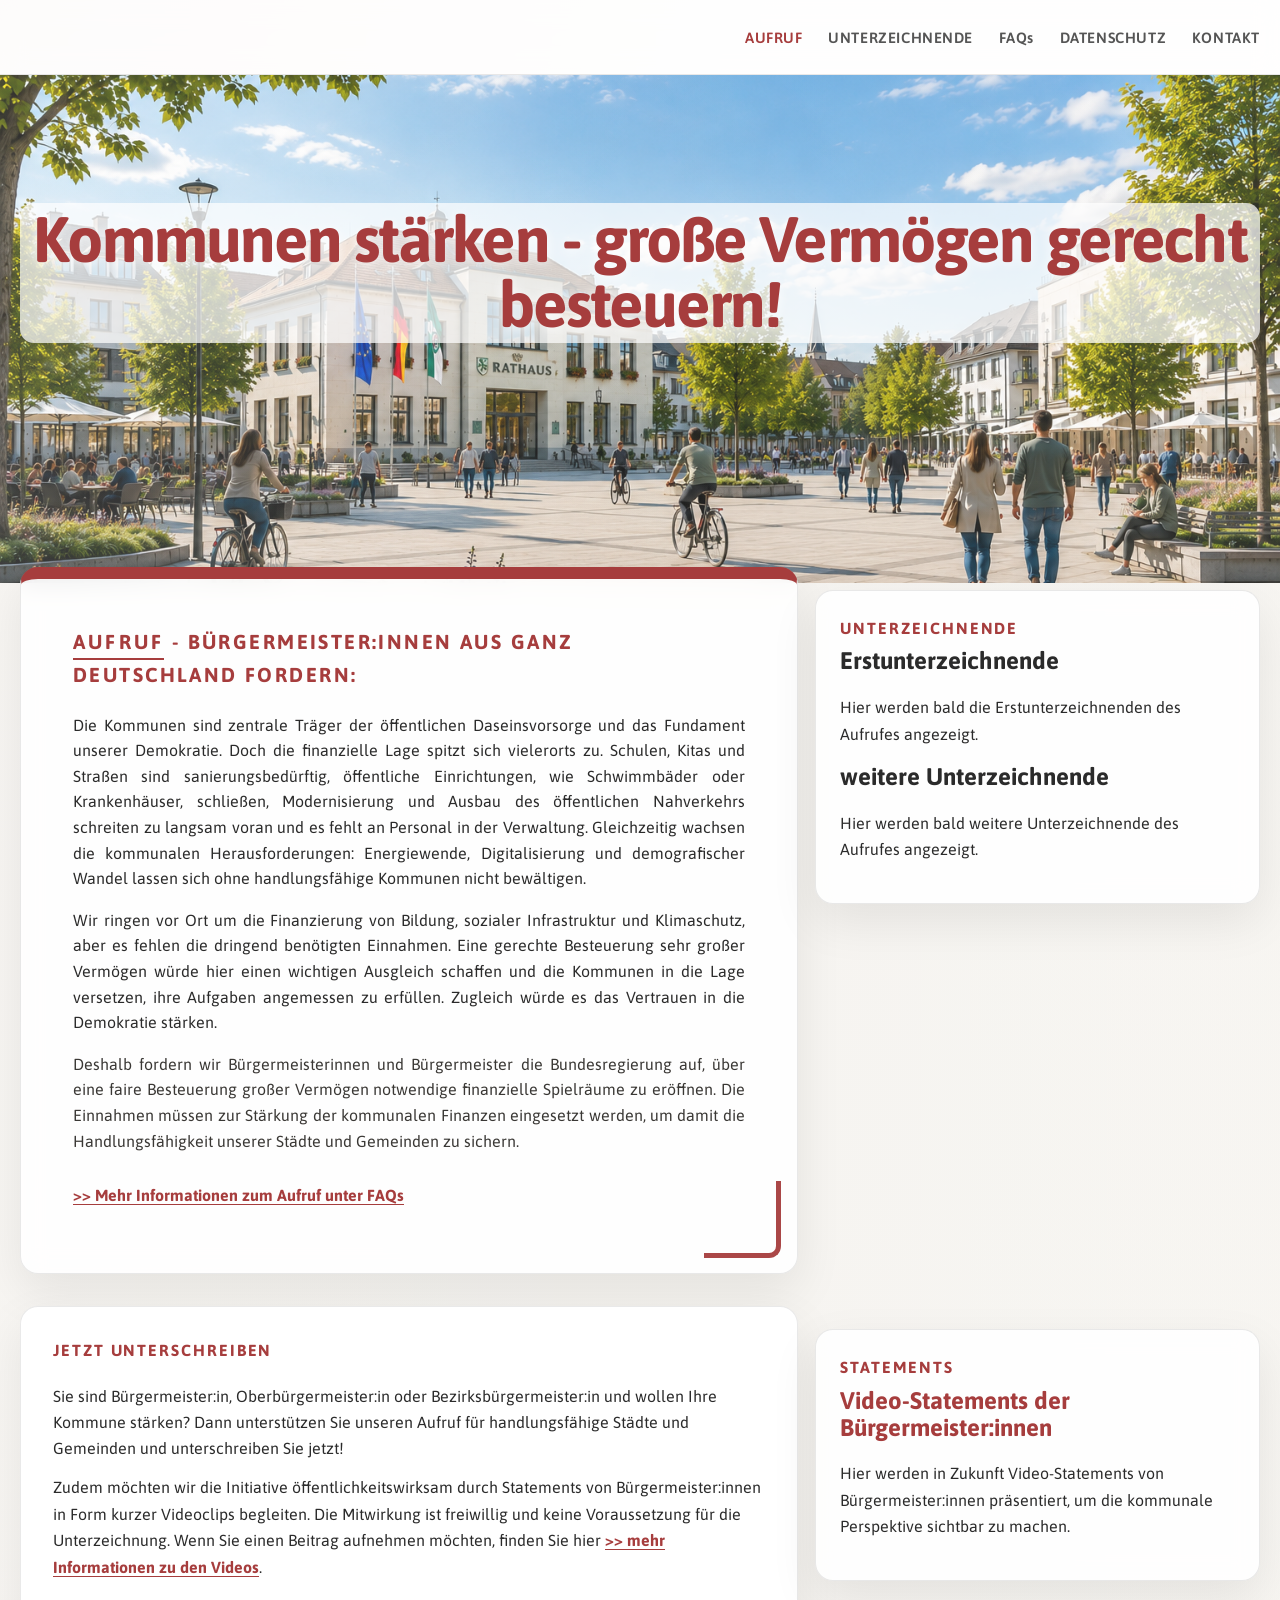
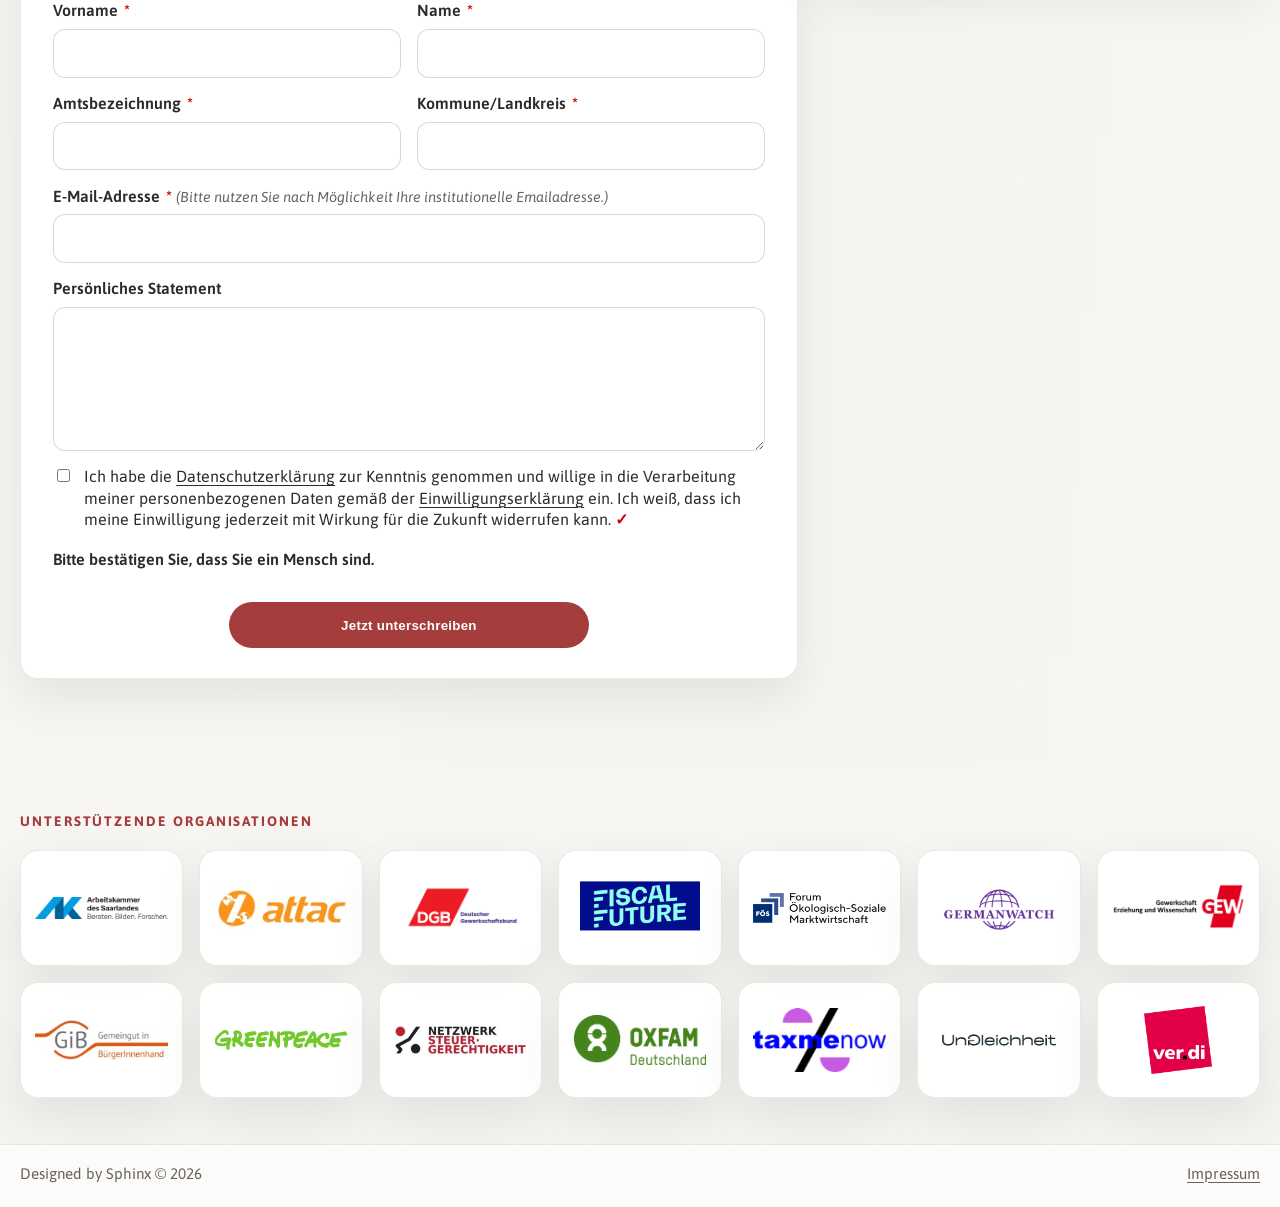
==== index.html @ 5423e7fa "Update site form and thank-you page" ====
﻿<!doctype html>
<html lang="de">
<head>
  <meta charset="utf-8">
  <meta name="viewport" content="width=device-width, initial-scale=1">
  <title>Kommunen stärken - Für starke Kommunen</title>
  <meta name="description" content="Lokale Reproduktion von Kommunen stärken mit den überarbeiteten Texten aus der PDF und den verlinkten Unterseiten.">
  <link rel="preconnect" href="https://fonts.googleapis.com">
  <link rel="preconnect" href="https://fonts.gstatic.com" crossorigin>
  <link href="https://fonts.googleapis.com/css2?family=Asap:wght@300;400;500;600;700&display=swap" rel="stylesheet">
  <link rel="stylesheet" href="./style.css?v=20260802">
  <script src="https://js.hcaptcha.com/1/api.js" async defer></script>
  <script defer src="./script.js?v=20260733"></script>
</head>
<body class="home">
  <header class="site-header">
    <div class="container header-inner">
      <button class="nav-toggle" type="button" aria-expanded="false" aria-controls="site-nav">
        <span class="sr-only">Navigation umschalten</span>
        <span></span><span></span><span></span>
      </button>
      <nav id="site-nav" class="site-nav" aria-label="Hauptnavigation">
        <a class="active" href="./">Aufruf</a>
        <a href="./unterstuetzer-unterstuetzerinnen-unterschriften/">Unterzeichnende</a>
        <a class="faq-link" href="./faqs/">FAQs</a>
        <a href="./datenschutz/">Datenschutz</a>
        <a href="./kontakt/">Kontakt</a>
      </nav>
    </div>
  </header>

  <main>
    <section class="hero">
      <div class="container hero-stage" style="padding-top:8rem;padding-bottom:5.5rem;">
        <div class="hero-title">
          <h1>Kommunen stärken - große Vermögen gerecht besteuern!</h1>
        </div>
        <div class="hero-grid hero-grid-home" style="margin-top:14rem;">
          <div class="hero-copy" style="margin-top:0;">
            <p class="panel-label"><span class="panel-label-aufruf">Aufruf</span> - Bürgermeister:innen aus ganz Deutschland fordern:</p>
            <p>
              Die Kommunen sind zentrale Träger der öffentlichen Daseinsvorsorge und das Fundament unserer
              Demokratie. Doch die finanzielle Lage spitzt sich vielerorts zu. Schulen, Kitas und Straßen sind
              sanierungsbedürftig, öffentliche Einrichtungen, wie Schwimmbäder oder
              Krankenhäuser, schließen, Modernisierung und Ausbau des öffentlichen Nahverkehrs schreiten zu
              langsam voran und es fehlt an Personal in der Verwaltung. Gleichzeitig wachsen die kommunalen
              Herausforderungen: Energiewende, Digitalisierung und demografischer Wandel lassen sich ohne
              handlungsfähige Kommunen nicht bewältigen.
            </p>
            <p>
              Wir ringen vor Ort um die Finanzierung von Bildung, sozialer Infrastruktur und Klimaschutz, aber es
              fehlen die dringend benötigten Einnahmen. Eine gerechte Besteuerung sehr großer Vermögen
              würde hier einen wichtigen Ausgleich schaffen und die Kommunen in die Lage versetzen, ihre
              Aufgaben angemessen zu erfüllen. Zugleich würde es das Vertrauen in die Demokratie stärken.
            </p>
            <p class="lead">
              Deshalb fordern wir Bürgermeisterinnen und Bürgermeister die Bundesregierung auf, über eine
              faire Besteuerung großer Vermögen notwendige finanzielle Spielräume zu eröffnen. Die
              Einnahmen müssen zur Stärkung der kommunalen Finanzen eingesetzt werden, um damit die
              Handlungsfähigkeit unserer Städte und Gemeinden zu sichern.
            </p>
            <p>
              <a class="inline-link" href="./faqs/">&gt;&gt; Mehr Informationen zum Aufruf unter FAQs</a>
            </p>
          </div>
          <aside class="hero-panel" style="margin-top:1.4rem;">
            <p class="panel-label">Unterzeichnende</p>
            <h2>Erstunterzeichnende</h2>
            <p>Hier werden bald die Erstunterzeichnenden des Aufrufes angezeigt.</p>
            <h2>weitere Unterzeichnende</h2>
            <p>Hier werden bald weitere Unterzeichnende des Aufrufes angezeigt.</p>
          </aside>
          <form
            class="signature-form hero-contact-form custom-signature-form"
            id="custom-signature-form"
            action="https://submit.jotform.com/submit/262112882652052"
            method="POST"
            target="jotform-submit-frame"
            accept-charset="utf-8"
          >
            <div class="form-intro">
              <p class="panel-label">Jetzt unterschreiben</p>
              <p class="form-intro-copy">
                Sie sind Bürgermeister:in, Oberbürgermeister:in oder Bezirksbürgermeister:in und wollen Ihre Kommune stärken? Dann unterstützen Sie unseren Aufruf für handlungsfähige Städte und Gemeinden und unterschreiben Sie jetzt!
              </p>
              <p class="form-video-note">
                Zudem möchten wir die Initiative öffentlichkeitswirksam durch Statements von Bürgermeister:innen in Form kurzer Videoclips begleiten. Die Mitwirkung ist freiwillig und keine Voraussetzung für die Unterzeichnung. Wenn Sie einen Beitrag aufnehmen möchten, finden Sie hier
                <a
                  class="inline-link video-info-trigger"
                  href="#video-info-modal"
                  data-modal-open="video-info-modal"
                  aria-haspopup="dialog"
                  aria-controls="video-info-modal"
                ><strong>&gt;&gt; mehr Informationen zu den Videos</strong></a>.
              </p>
            </div>

            <input type="hidden" name="formID" value="262112882652052">
            <input type="hidden" name="JWTContainer" id="jotform-jwt-container" value="">
            <input type="hidden" name="cardinalOrderNumber" id="jotform-cardinal-order-number" value="">
            <input type="hidden" name="jsExecutionTracker" value="build-date-1785599306585">
            <input type="hidden" name="submitSource" value="unknown">
            <input type="hidden" name="submitDate" id="jotform-submit-date" value="">
            <input type="hidden" name="buildDate" value="1785599306585">
            <input type="hidden" name="uploadServerUrl" value="https://upload.jotform.com/upload">
            <input type="hidden" name="eventObserver" value="1">
            <input type="hidden" name="simple_spc" value="262112882652052-262112882652052">
            <input type="hidden" name="website" value="">
            <input type="hidden" name="q13_typeA" id="jotform-consent-value" value="">
            <input type="hidden" name="q24_verifizierungsstatus" value="">
            <input type="hidden" name="hcaptcha_visible" id="jotform-hcaptcha-visible" value="">

            <div class="form-grid">
              <div class="field">
                <label for="signature-first">Vorname <span class="required-star" aria-hidden="true">*</span></label>
                <input id="signature-first" name="q2_q2_fullname0[first]" type="text" autocomplete="given-name" required>
              </div>
              <div class="field">
                <label for="signature-last">Name <span class="required-star" aria-hidden="true">*</span></label>
                <input id="signature-last" name="q2_q2_fullname0[last]" type="text" autocomplete="family-name" required>
              </div>
              <div class="field">
                <label for="signature-office">Amtsbezeichnung <span class="required-star" aria-hidden="true">*</span></label>
                <input id="signature-office" name="q20_amtsbezeichnung" type="text" autocomplete="organization-title" required>
              </div>
              <div class="field">
                <label for="signature-municipality">Kommune/Landkreis <span class="required-star" aria-hidden="true">*</span></label>
                <input id="signature-municipality" name="q21_kommunelandkreis" type="text" autocomplete="address-level2" required>
              </div>
              <div class="field field-full">
                <label for="signature-email">E-Mail-Adresse <span class="required-star" aria-hidden="true">*</span> <span class="email-hint">(Bitte nutzen Sie nach Möglichkeit Ihre institutionelle Emailadresse.)</span></label>
                <input id="signature-email" name="q23_emailadresse" type="email" autocomplete="email" required>
              </div>
              <div class="field field-full">
                <label for="signature-statement">Persönliches Statement</label>
                <textarea id="signature-statement" name="q4_q4_textarea2" rows="6"></textarea>
              </div>
              <div class="field field-full">
                <label class="checkline consent-checkline" for="signature-consent">
                  <input id="signature-consent" type="checkbox" required>
                  <span>
                    Ich habe die <a href="./datenschutz/">Datenschutzerklärung</a> zur Kenntnis genommen und willige in die Verarbeitung meiner personenbezogenen Daten gemäß der <a href="#consent-modal" data-modal-open="consent-modal" aria-haspopup="dialog" aria-controls="consent-modal">Einwilligungserklärung</a> ein. Ich weiß, dass ich meine Einwilligung jederzeit mit Wirkung für die Zukunft widerrufen kann. <span class="consent-checkmark" aria-hidden="true">✓</span>
                  </span>
                </label>
              </div>
              <div class="field field-full captcha-block">
                <p class="captcha-label">Bitte bestätigen Sie, dass Sie ein Mensch sind.</p>
                <div class="h-captcha" data-sitekey="772f4a50-7161-425e-8cd5-4d7e361ab765" data-callback="hcaptchaCallbackCustom" data-expired-callback="hcaptchaExpiredCallbackCustom"></div>
              </div>
            </div>

            <div class="form-actions">
              <button class="btn btn-primary" type="submit">Jetzt unterschreiben</button>
            </div>
          </form>
          <iframe
            id="jotform-submit-frame"
            name="jotform-submit-frame"
            title="Jotform submission frame"
            sandbox="allow-forms allow-popups allow-scripts allow-top-navigation allow-same-origin"
            src="about:blank"
            aria-hidden="true"
            tabindex="-1"
            class="jotform-submit-frame"
          ></iframe>
          <aside class="hero-panel hero-statement-panel" style="margin-top:1.4rem;">
            <p class="panel-label">Statements</p>
            <h2>Video-Statements der Bürgermeister:innen</h2>
            <p>
              Hier werden in Zukunft Video-Statements von Bürgermeister:innen präsentiert, um die kommunale Perspektive sichtbar zu machen.
            </p>
          </aside>
        </div>
      </div>
    </section>

    <section class="section section-logos" aria-label="Unterstützende Organisationen">
      <div class="container">
        <div class="section-heading">
          <p class="eyebrow">Unterstützende Organisationen</p>
        </div>
        <div class="logo-grid">
          <div class="logo-row logo-row-top">
            <div class="logo-card"><img src="./Logos/Arbeitskammer des Saarlandes.jpg" alt="Arbeitskammer des Saarlandes"></div>
            <div class="logo-card"><img src="./Logos/attac.jpg" alt="Attac"></div>
            <div class="logo-card"><img src="./Logos/DGB.png" alt="DGB"></div>
            <div class="logo-card"><img src="./Logos/Fiscal_future.png" alt="Fiscal Future"></div>
            <div class="logo-card"><img src="./Logos/FÖSM.png" alt="Forum Oekologisch-Soziale Marktwirtschaft"></div>
            <div class="logo-card"><img src="./Logos/germanwatch.png" alt="Germanwatch"></div>
            <div class="logo-card"><img src="./Logos/GEW.png" alt="GEW"></div>
          </div>
          <div class="logo-row logo-row-bottom">
            <div class="logo-card"><img src="./Logos/GIB.jpg" alt="Gemeingut in BuergInnenhand"></div>
            <div class="logo-card"><img src="./Logos/greenpeace.png" alt="Greenpeace"></div>
            <div class="logo-card"><img src="./Logos/netzwerk_steuergerechtigkeit.jpg" alt="Netzwerk Steuergerechtigkeit"></div>
            <div class="logo-card"><img src="./Logos/Oxfam.jpg" alt="Oxfam"></div>
            <div class="logo-card"><img src="./Logos/taxmenow.png" alt="taxmenow"></div>
            <div class="logo-card"><img src="./Logos/Ungleichheit.png" alt="Ungleichheit.info"></div>
            <div class="logo-card"><img src="./Logos/ver.di.webp" alt="ver.di"></div>
          </div>
        </div>
      </div>
    </section>

  </main>

  <div class="video-modal" id="video-info-modal" aria-hidden="true">
    <div class="video-modal__backdrop" data-modal-close></div>
    <div class="video-modal__panel" role="dialog" aria-modal="true" aria-labelledby="video-info-intro">
      <button class="video-modal__close" type="button" data-modal-close aria-label="Popup schließen">×</button>
      <p class="eyebrow">Hinweise zum Video-Statement</p>
      <h2 id="video-info-intro">Wir freuen uns über Ihr Interesse, die Initiative mit einem Videostatement zu unterstützen!</h2>
      <p>Die Video-Statements sind ein wichtiger Bestandteil der Kampagne und tragen wesentlich dazu bei, die kommunale Perspektive sichtbar zu machen und den politischen Handlungsdruck zu erhöhen. Die Videostatements werden wir auf der Webseite sowie über Social-Media veröffentlichen.</p>
      <p>Nachfolgend finden Sie alle wichtigen Informationen zur inhaltlichen und technischen Umsetzung.</p>

      <h3>1. Inhaltliche Gestaltung (max. 60 Sekunden)</h3>
      <p>Wir möchten Sie bitten, sich bei Ihrem Statement an folgenden Punkten zu orientieren:</p>
      <ul>
        <li>Kurze Vorstellung (Name, Funktion, Kommune)</li>
        <li>Unterstützung der Initiative „Vermögen besteuern jetzt“</li>
        <li>Kurze Beschreibung der finanziellen Situation Ihrer Kommune</li>
        <li>Konkrete Beispiele (1–3 Projekte), die bei besserer Finanzierung umgesetzt werden könnten</li>
      </ul>
      <p>Hinweis: Ob frei gesprochen oder anhand weniger Stichpunkte – ein persönliches und authentisches Statement vermittelt Ihr Anliegen oft am besten.</p>

      <h3>2. Technische Hinweise zur Aufnahme</h3>
      <ul>
        <li>Gerät: Smartphone (aktuelle Modelle ausreichend)</li>
        <li>Format: Hochformat (vertikal, 9:16)</li>
        <li>Bild: Ruhiger Hintergrund, gute Ausleuchtung (Tageslicht bevorzugt)</li>
        <li>Ton: Möglichst ruhige Umgebung ohne Hintergrundgeräusche</li>
        <li>Position: Kamera auf Augenhöhe, Gesicht gut sichtbar</li>
        <li>Dauer: maximal 60 Sekunden</li>
      </ul>

      <h3>3. Qualitätstipps</h3>
      <ul>
        <li>Blick möglichst direkt in die Kamera</li>
        <li>Klare, verständliche Sprache</li>
        <li>Kurze, prägnante Aussagen</li>
        <li>Wenn möglich: Stativ oder stabile Ablage nutzen</li>
        <li>Kopf und Oberkörper mittig im Bild platzieren, oben und unten etwas Abstand lassen (für spätere Einblendungen und Schnitt)</li>
      </ul>

      <h3>4. Einreichung des Videos</h3>
      <p>Bitte senden Sie das fertige Video über einen der folgenden Wege:</p>
      <ul>
        <li>per E-Mail (falls Dateigröße geeignet)</li>
        <li>über gängige Upload-Dienste (z. B. WeTransfer o. Ä.)</li>
      </ul>
      <p>E-Mail-Adresse: info@kommunen-staerken.de</p>

      <h3>5. Weiterverarbeitung und Nutzung</h3>
      <p>Die eingereichten Videos werden:</p>
      <ul>
        <li>technisch optimiert (Schnitt, Ton, Untertitel)</li>
        <li>für Social Media (insbesondere Hochformat) aufbereitet</li>
        <li>im Rahmen der Kampagne veröffentlicht</li>
        <li>über die Kanäle der beteiligten Organisationen verbreitet</li>
      </ul>
      <p>Mit der Einsendung erklären Sie sich mit der Verwendung im Rahmen der Kampagne einverstanden.</p>

      <h3>6. Unterstützung bei Fragen</h3>
      <p>Bei technischen oder inhaltlichen Fragen stehen wir Ihnen jederzeit gerne zur Verfügung.</p>
      <p>Vielen Dank für Ihre Unterstützung!</p>
    </div>
  </div>

  <div class="video-modal" id="consent-modal" aria-hidden="true">
    <div class="video-modal__backdrop" data-modal-close></div>
    <div class="video-modal__panel" role="dialog" aria-modal="true" aria-labelledby="consent-title">
      <button class="video-modal__close" type="button" data-modal-close aria-label="Popup schließen">×</button>
      <p class="eyebrow">Einwilligungserklärung</p>
      <h2 id="consent-title">Einwilligungserklärung zur Veröffentlichung</h2>
      <p>Ich erkläre mich damit einverstanden, dass meine nachfolgend angegebenen personenbezogenen Daten im Rahmen des Projekts veröffentlicht werden.</p>
      <p>Die Einwilligung umfasst - soweit von mir zur Verfügung gestellt - folgende Daten:</p>
      <ul>
        <li>Name</li>
        <li>Amt (Bürgermeisterin/Bürgermeister)</li>
        <li>Stadt bzw. Gemeinde</li>
        <li>Mein persönliches Statement</li>
        <li>Ggf. ein von mir freiwillig übermitteltes Video</li>
      </ul>
      <p>Mir ist bekannt, dass die Veröffentlichung auf einer öffentlich zugänglichen Internetseite erfolgt und die Inhalte weltweit abrufbar sind. Ebenso ist mir bekannt, dass Suchmaschinen die veröffentlichten Inhalte erfassen und speichern können.</p>
      <p>Ich bestätige, dass ich die übermittelten Inhalte selbst erstellt habe bzw. zur Nutzung berechtigt bin.</p>
      <p>Die Einwilligung erfolgt freiwillig und kann jederzeit mit Wirkung für die Zukunft gegenüber dem Verantwortlichen widerrufen werden. Nach Eingang des Widerrufs werden meine personenbezogenen Daten im Rahmen der technischen und rechtlichen Möglichkeiten unverzüglich von der Website entfernt. Bereits erfolgte Zwischenspeicherungen durch Suchmaschinen oder Internetarchive liegen außerhalb des Einflussbereichs des Verantwortlichen.</p>
    </div>
  </div>

  <footer class="site-footer">
    <div class="container footer-inner">
      <span>Designed by Sphinx © 2026</span>
      <a href="./impressum/">Impressum</a>
    </div>
  </footer>
</body>
</html>
---- style.css ----
:root {
  --bg: #f3f2ef;
  --panel: #ffffff;
  --text: #2b2b2b;
  --muted: #66625c;
  --line: rgba(43, 43, 43, 0.1);
  --accent: #a63d3d;
  --accent-dark: #7f2f2f;
  --shadow: 0 18px 48px rgba(0, 0, 0, 0.08);
  --radius: 18px;
  --max: 1240px;
}

*,
*::before,
*::after {
  box-sizing: border-box;
}

html {
  scroll-behavior: smooth;
}

body {
  margin: 0;
  color: var(--text);
  font-family: "Asap", "Segoe UI", Arial, sans-serif;
  background:
    radial-gradient(circle at top left, rgba(166, 61, 61, 0.12), transparent 26%),
    linear-gradient(180deg, #f7f6f3 0%, #ffffff 34%, #f5f3ef 100%);
}

a {
  color: inherit;
  text-decoration-thickness: 1px;
  text-underline-offset: 0.18em;
}

img {
  max-width: 100%;
  display: block;
}

.container {
  width: min(var(--max), calc(100% - 1rem));
  margin: 0 auto;
}

.site-header {
  position: sticky;
  top: 0;
  z-index: 50;
  backdrop-filter: blur(12px);
  background: rgba(255, 255, 255, 0.88);
  border-bottom: 1px solid var(--line);
}

.header-inner {
  min-height: 74px;
  display: flex;
  align-items: center;
  gap: 1.2rem;
}

.site-nav {
  margin-left: auto;
  display: flex;
  align-items: center;
  gap: 1.6rem;
}

.site-nav a {
  font-size: 0.93rem;
  font-weight: 600;
  letter-spacing: 0.04em;
  text-transform: uppercase;
  text-decoration: none;
  color: rgba(43, 43, 43, 0.8);
}

.site-nav a[href="/faqs/"],
.site-nav a[href$="/faqs/"],
.site-nav a[href$="faqs/"] {
  text-transform: none;
}

.site-nav a.faq-link {
  text-transform: none !important;
}

.page-hero .eyebrow.eyebrow-faqs {
  text-transform: none !important;
}

.faq-lower {
  text-transform: none !important;
}

.site-nav a.active {
  color: var(--accent);
}

.nav-toggle {
  display: none;
  margin-left: auto;
  width: 42px;
  height: 42px;
  border: 0;
  border-radius: 999px;
  background: transparent;
  cursor: pointer;
}

.nav-toggle span {
  display: block;
  width: 20px;
  height: 2px;
  margin: 4px auto;
  background: var(--text);
  border-radius: 999px;
}

.sr-only {
  position: absolute;
  width: 1px;
  height: 1px;
  padding: 0;
  margin: -1px;
  overflow: hidden;
  clip: rect(0, 0, 0, 0);
  border: 0;
}

.hero {
  padding: 4.5rem 0 2.8rem;
}

.home .hero {
  position: relative;
  overflow: hidden;
  padding: 0;
  min-height: 1000px;
  background:
    linear-gradient(180deg, rgba(248, 246, 242, 0.08), rgba(248, 246, 242, 0.18)),
    url("./Bild1.png") center top / contain no-repeat;
  background-color: #f6f4f0;
}

.home .hero::before {
  content: "";
  position: absolute;
  inset: 0;
  background:
    linear-gradient(90deg, rgba(255, 255, 255, 0.12), rgba(255, 255, 255, 0.02) 50%, rgba(255, 255, 255, 0.08)),
    radial-gradient(circle at 20% 30%, rgba(255, 255, 255, 0.06), transparent 32%);
  pointer-events: none;
}

.home .hero .container {
  position: relative;
  z-index: 1;
}

.hero-grid,
.split,
.contact-grid {
  display: grid;
  gap: 2rem;
}

.hero-grid {
  grid-template-columns: minmax(0, 1.3fr) minmax(260px, 0.7fr);
  align-items: start;
}

.hero-copy,
.hero-panel,
.contact-panel,
.signature-form,
.quote-card,
.faq-card,
.supporter-list article {
  background: var(--panel);
  border: 1px solid var(--line);
  border-radius: var(--radius);
  box-shadow: var(--shadow);
}

.home .hero-copy,
.home .hero-panel {
  background: rgba(255, 255, 255, 0.88);
  backdrop-filter: blur(12px);
}

.hero-copy {
  padding: 2.2rem;
  min-height: 420px;
}

.hero-title {
  position: relative;
  z-index: 2;
  margin: 0 0 3rem;
  max-width: none;
  width: 100%;
  text-align: center;
}

.hero-title h1 {
  display: inline-block;
  margin: 0;
  padding: 0.25rem 0.8rem 0.35rem;
  background: rgba(255, 255, 255, 0.72);
  border-radius: 14px;
  box-decoration-break: clone;
  -webkit-box-decoration-break: clone;
  color: var(--accent);
  text-shadow: 0 2px 12px rgba(255, 255, 255, 0.82);
}

.hero-grid-home .hero-copy {
  justify-self: start;
  text-align: left;
  font-size: 1.08rem;
  line-height: 1.75;
}

.hero-grid-home {
  width: min(100%, 1240px);
  margin-left: auto;
  margin-right: auto;
  grid-template-columns: minmax(0, 1.75fr) minmax(420px, 1fr);
  column-gap: 1.1rem;
}

.hero-panel,
.contact-panel {
  padding: 1.5rem;
}

.hero-statement-panel h2 {
  color: var(--accent);
}

.hero-contact-form {
  margin-top: 0;
}

.hero-grid-home .hero-contact-form {
  grid-column: 1;
  grid-row: 2;
  padding: 1.85rem 2rem;
  max-width: none;
  width: 100%;
  justify-self: stretch;
}

.hero-grid-home .jotform-embed {
  display: block;
  width: 100%;
  margin-top: 0;
  background: rgba(255, 255, 255, 0.88);
  backdrop-filter: blur(12px);
  border-radius: 16px;
}

.hero-grid-home .jotform-embed iframe {
  display: block;
  width: 100% !important;
  min-width: 100% !important;
  border: 0 !important;
  background: transparent;
}

.hero-grid-home .jotform-embed > script {
  display: none;
}

.jotform-embed,
.jotform-embed * {
  font-family: inherit;
}

.hero-grid-home .hero-statement-panel {
  grid-column: 2;
  grid-row: 2;
  margin-top: 0;
  align-self: start;
  width: 100%;
}

.hero-grid-home .hero-copy {
  position: relative;
  max-width: none;
  width: 100%;
  padding: 3rem 3.25rem;
  border-top: 12px solid var(--accent);
}

.hero-grid-home .hero-copy::after {
  content: "";
  position: absolute;
  right: 1rem;
  bottom: 0.95rem;
  width: 4.8rem;
  height: 4.8rem;
  border-right: 0.32rem solid var(--accent);
  border-bottom: 0.32rem solid var(--accent);
  border-radius: 0 0 12px 0;
  opacity: 0.95;
}

.hero-grid-home .hero-copy .panel-label {
  margin-bottom: 1.45rem;
  font-size: 1.26rem;
  line-height: 1.45;
}

.panel-label-aufruf {
  display: inline-block;
  letter-spacing: 0.16em;
  padding-bottom: 0.12rem;
  border-bottom: 2px solid var(--accent);
}

.hero-grid-home .hero-copy .lead {
  margin-top: 1rem;
  font-size: 1.2rem;
  line-height: 1.6;
}

.hero-grid-home .hero-copy p:not(.panel-label):not(.lead) + p {
  margin-top: 1rem;
}

.hero-grid-home .hero-copy .inline-link {
  display: inline-block;
  margin-top: 0.75rem;
  font-size: inherit;
}

.hero-grid-home .hero-copy > p:not(.panel-label) {
  font-size: 1rem;
  line-height: 1.6;
  text-align: justify;
  text-justify: inter-word;
  hyphens: auto;
}

.hero-grid-home .hero-copy p {
  max-width: none;
}

.section-logos {
  padding-top: 1rem;
}

.logo-grid {
  display: grid;
  gap: 1rem;
}

.logo-row {
  display: grid;
  gap: 1rem;
}

.logo-row-top {
  grid-template-columns: repeat(7, minmax(0, 1fr));
}

.logo-row-bottom {
  width: 100%;
  margin-inline: 0;
  grid-template-columns: repeat(7, minmax(0, 1fr));
}

.logo-card {
  display: flex;
  align-items: center;
  justify-content: center;
  min-height: 116px;
  padding: 0.9rem;
  background: rgba(255, 255, 255, 0.95);
  border: 1px solid var(--line);
  border-radius: var(--radius);
  box-shadow: var(--shadow);
}

.logo-card img {
  width: 100%;
  max-width: 162px;
  max-height: 68px;
  object-fit: contain;
}

.logo-card img[src*="GEW"],
.logo-card img[alt*="GEW"],
.logo-card img[src*="DGB"],
.logo-card img[alt*="DGB"] {
  transform: scale(1.14);
  transform-origin: center;
}

.eyebrow {
  margin: 0 0 0.7rem;
  font-size: 0.86rem;
  font-weight: 700;
  letter-spacing: 0.14em;
  text-transform: uppercase;
  color: var(--accent);
}

h1, h2, h3, p {
  margin-top: 0;
}

h1 {
  margin-bottom: 1rem;
  font-size: clamp(2.25rem, 5vw, 4.15rem);
  line-height: 1.02;
  letter-spacing: -0.03em;
}

.hero-copy p,
.prose p,
.hero-panel p,
.contact-panel p,
.hero-contact-form p,
.quote-card p,
.faq-card p,
.supporter-list p {
  font-size: 1rem;
  line-height: 1.65;
}

.lead {
  font-size: 1.2rem;
  color: #3a3835;
}

.hero-actions {
  display: flex;
  flex-wrap: wrap;
  gap: 0.8rem;
  margin-top: 1.8rem;
}

.btn {
  display: inline-flex;
  align-items: center;
  justify-content: center;
  min-height: 46px;
  padding: 0.85rem 1.1rem;
  border-radius: 999px;
  border: 1px solid transparent;
  text-decoration: none;
  font-weight: 700;
  letter-spacing: 0.02em;
  transition: transform 0.16s ease, background 0.16s ease, border-color 0.16s ease;
}

.btn:hover {
  transform: translateY(-1px);
}

.btn-primary {
  background: var(--accent);
  color: white;
}

.btn-primary:hover {
  background: var(--accent-dark);
}

.btn-secondary {
  background: transparent;
  border-color: rgba(43, 43, 43, 0.18);
  color: var(--text);
}

.btn-block {
  width: 100%;
}

.panel-label {
  margin-bottom: 0.4rem;
  font-size: 0.86rem;
  font-weight: 700;
  text-transform: uppercase;
  letter-spacing: 0.12em;
  color: var(--accent);
}

.feature-list,
.support-list {
  margin: 1rem 0 0;
  padding-left: 1.2rem;
}

.feature-list li,
.support-list li {
  margin: 0.55rem 0;
}

.section {
  padding: 2.9rem 0;
}

.section-tight {
  padding-top: 1rem;
}

.section-alt {
  background: rgba(255, 255, 255, 0.6);
  border-top: 1px solid var(--line);
  border-bottom: 1px solid var(--line);
}

.section-heading {
  margin-bottom: 1.3rem;
}

.section-heading h2,
.page-hero h1 {
  margin-bottom: 0;
}

.contact-hero h1 {
  margin-bottom: 2rem;
}

.section-heading h2 {
  font-size: clamp(1.7rem, 3vw, 2.6rem);
  line-height: 1.05;
}

.quote-grid,
.faq-grid {
  display: grid;
  gap: 1rem;
  grid-template-columns: repeat(3, minmax(0, 1fr));
}

.quote-card,
.faq-card {
  padding: 1.35rem;
}

.faq-accordion {
  display: grid;
  gap: 0.9rem;
  max-width: 900px;
  margin: 0 auto;
}

.faq-item {
  border: 1px solid var(--line);
  border-radius: 18px;
  background: rgba(255, 255, 255, 0.88);
  overflow: hidden;
  box-shadow: 0 16px 34px rgba(58, 53, 48, 0.07);
}

.faq-item summary {
  list-style: none;
  cursor: pointer;
  position: relative;
  padding: 1.15rem 3.2rem 1.15rem 1.25rem;
  font-size: 1.08rem;
  font-weight: 700;
  line-height: 1.4;
  color: var(--text);
}

.faq-item summary::-webkit-details-marker {
  display: none;
}

.faq-item summary::after {
  content: "+";
  position: absolute;
  right: 1.15rem;
  top: 50%;
  transform: translateY(-50%);
  width: 1.9rem;
  height: 1.9rem;
  border-radius: 999px;
  border: 1px solid var(--line);
  display: grid;
  place-items: center;
  color: var(--accent);
  background: rgba(255, 255, 255, 0.94);
  font-size: 1.15rem;
  font-weight: 600;
}

.faq-item[open] summary {
  color: var(--accent);
  border-bottom: 1px solid var(--line);
  background: linear-gradient(180deg, rgba(124, 26, 32, 0.06), rgba(255, 255, 255, 0));
}

.faq-item[open] summary::after {
  content: "−";
}

.faq-answer {
  padding: 1rem 1.25rem 1.3rem;
  font-size: 1rem;
  line-height: 1.65;
  color: var(--text);
}

.faq-answer p:first-child {
  margin-top: 0;
}

.faq-answer p:last-child {
  margin-bottom: 0;
}

.faq-answer ul {
  margin-top: 0.65rem;
  margin-bottom: 0.9rem;
  padding-left: 1.2rem;
}

.faq-answer li + li {
  margin-top: 0.35rem;
}

.quote-card-accent {
  background: linear-gradient(180deg, rgba(166, 61, 61, 0.12), rgba(255, 255, 255, 0.9));
}

.quote {
  font-size: 1.05rem;
  font-weight: 600;
}

.quote-author {
  color: var(--muted);
  font-size: 0.96rem;
}

.split {
  grid-template-columns: minmax(0, 1fr) minmax(320px, 0.9fr);
  align-items: start;
}

.split-top {
  align-items: start;
}

.signature-form {
  padding: 1.4rem;
  display: grid;
  gap: 0.65rem;
}

.custom-signature-form {
  position: relative;
  gap: 1rem;
}

.form-intro {
  display: grid;
  gap: 0.8rem;
  margin-bottom: 0.25rem;
}

.form-intro-copy,
.form-video-note {
  margin: 0;
  font-size: 1rem;
  line-height: 1.65;
}

.form-video-note {
  color: var(--text);
}

.form-grid {
  display: grid;
  grid-template-columns: repeat(2, minmax(0, 1fr));
  gap: 0.95rem 1rem;
}

.field {
  display: grid;
  gap: 0.45rem;
}

.field-full {
  grid-column: 1 / -1;
}

.field label {
  font-weight: 600;
  line-height: 1.35;
}

.required-star {
  color: #d40000;
  font-weight: 700;
  margin-left: 0.15rem;
}

.field input,
.field textarea {
  width: 100%;
  padding: 0.9rem 1rem;
  border: 1px solid rgba(43, 43, 43, 0.18);
  border-radius: 12px;
  font: inherit;
  background: rgba(255, 255, 255, 0.96);
}

.field textarea {
  resize: vertical;
  min-height: 9rem;
}

.checkline.consent-checkline {
  font-weight: 400;
}

.consent-checkline a {
  white-space: normal;
}

.consent-checkmark {
  color: #d40000;
  font-weight: 700;
}

.captcha-block {
  display: grid;
  gap: 0.45rem;
}

.captcha-label {
  margin: 0;
  font-weight: 600;
}

.form-actions {
  display: flex;
  justify-content: center;
  margin-top: 0.4rem;
}

.form-actions .btn {
  width: min(360px, 100%);
  justify-content: center;
}

.jotform-submit-frame {
  position: absolute;
  left: -9999px;
  top: 0;
  width: 1px;
  height: 1px;
  border: 0;
}

.signup-form {
  display: grid;
  gap: 0.75rem;
}

.signature-form label {
  font-weight: 600;
}

.signature-form input,
.signature-form textarea {
  width: 100%;
  padding: 0.9rem 1rem;
  border: 1px solid rgba(43, 43, 43, 0.18);
  border-radius: 12px;
  font: inherit;
  background: rgba(255, 255, 255, 0.96);
}

.signup-form label {
  font-weight: 600;
}

.signup-form input,
.signup-form textarea {
  width: 100%;
  padding: 0.9rem 1rem;
  border: 1px solid rgba(43, 43, 43, 0.18);
  border-radius: 12px;
  font: inherit;
  background: rgba(255, 255, 255, 0.96);
}

.signature-form textarea {
  resize: vertical;
}

.signature-form input[type="hidden"] {
  display: none;
}

.signup-form textarea {
  resize: vertical;
}

.checkline {
  display: flex;
  gap: 0.7rem;
  align-items: flex-start;
  font-weight: 500;
  line-height: 1.55;
}

.checkline input {
  width: auto;
  padding: 0;
  border: 0;
  background: transparent;
  margin-top: 0.2rem;
  accent-color: var(--accent);
}

.checkline a {
  white-space: normal;
}

.form-note {
  margin: 0.35rem 0 0;
  color: var(--muted);
  font-size: 0.95rem;
}

.signup-form p {
  margin: 0;
  font-size: 1rem;
  line-height: 1.65;
}

.contact-grid {
  grid-template-columns: minmax(0, 1fr) minmax(280px, 0.8fr);
}

.contact-card,
.muted,
.inline-link {
  line-height: 1.7;
}

.muted {
  color: var(--muted);
}

.inline-link {
  font-weight: 700;
  color: var(--accent);
}

.video-info-trigger {
  display: inline;
  padding: 0;
  border: 0;
  background: none;
  font: inherit;
  cursor: pointer;
  text-align: left;
}

.video-info-trigger:hover,
.video-info-trigger:focus-visible {
  text-decoration: underline;
}

.consent-black {
  color: var(--text);
  font-weight: 400;
}

.email-hint {
  font-size: 0.9em;
  font-weight: 400;
  font-style: italic;
  color: var(--muted);
}

.video-modal {
  position: fixed;
  inset: 0;
  z-index: 200;
  display: none;
}

.video-modal.open {
  display: block;
}

.video-modal__backdrop {
  position: absolute;
  inset: 0;
  background: rgba(20, 16, 14, 0.62);
}

.video-modal__panel {
  position: relative;
  z-index: 1;
  width: min(920px, calc(100% - 2rem));
  max-height: min(86vh, 980px);
  margin: 4vh auto;
  padding: 1.6rem 1.7rem 1.5rem;
  overflow: auto;
  background: #fffdf9;
  border: 1px solid rgba(43, 43, 43, 0.12);
  border-radius: 20px;
  box-shadow: 0 28px 80px rgba(0, 0, 0, 0.28);
}

.video-modal__panel h2 {
  margin-bottom: 1rem;
}

.video-modal__panel h3 {
  margin: 1.35rem 0 0.6rem;
  color: var(--accent);
  font-size: 1.05rem;
}

.video-modal__panel p,
.video-modal__panel li {
  font-size: 1rem;
  line-height: 1.65;
}

.video-modal__intro {
  margin: 0 0 1rem;
  font-size: 1.5rem;
  line-height: 1.25;
  font-weight: 700;
  color: var(--text);
}

.video-modal__panel ul {
  margin: 0.2rem 0 0.8rem 1.2rem;
  padding: 0;
}

.video-modal__close {
  position: sticky;
  top: 0;
  margin-left: auto;
  display: block;
  width: 2.2rem;
  height: 2.2rem;
  border: 0;
  border-radius: 999px;
  background: rgba(166, 61, 61, 0.12);
  color: var(--accent);
  font-size: 1.5rem;
  line-height: 1;
  cursor: pointer;
}

.video-modal__close:hover,
.video-modal__close:focus-visible {
  background: rgba(166, 61, 61, 0.18);
}

.page-hero {
  padding-top: 3rem;
  padding-bottom: 1.2rem;
}

.page-subtitle {
  max-width: 60ch;
  font-size: 1.15rem;
  color: var(--muted);
  line-height: 1.65;
}

.prose {
  max-width: 92ch;
}

.contact-left {
  text-align: left;
}

.contact-grid {
  display: grid;
  grid-template-columns: repeat(2, minmax(0, 1fr));
  gap: 2.5rem;
  align-items: start;
}

.contact-grid .prose > h2 {
  margin-top: 0;
}

.prose h2 {
  margin-top: 1.8rem;
  margin-bottom: 0.55rem;
  font-size: 1.55rem;
}

.prose h3 {
  margin-top: 1.2rem;
  margin-bottom: 0.45rem;
  font-size: 1.18rem;
}

.highlight {
  padding: 1rem 1.15rem;
  border-left: 4px solid var(--accent);
  background: rgba(166, 61, 61, 0.08);
}

.table-header {
  display: grid;
  grid-template-columns: 1fr 1fr 1.4fr;
  gap: 1rem;
  margin-bottom: 0.75rem;
  padding: 0 1rem;
  color: var(--muted);
  font-size: 0.88rem;
  text-transform: uppercase;
  letter-spacing: 0.08em;
}

.supporter-list {
  display: grid;
  gap: 0.8rem;
}

.supporter-list article {
  padding: 1rem 1.1rem;
}

.supporter-list h3 {
  margin-bottom: 0.25rem;
  font-size: 1.06rem;
}

.supporter-list p {
  margin-bottom: 0.35rem;
}

.pagination {
  display: flex;
  justify-content: center;
  gap: 0.5rem;
  margin-top: 1.4rem;
}

.pagination button {
  min-width: 42px;
  min-height: 42px;
  border-radius: 999px;
  border: 1px solid rgba(43, 43, 43, 0.16);
  background: white;
  color: var(--text);
}

.pagination button.active {
  background: var(--accent);
  border-color: var(--accent);
  color: white;
}

.pagination button:disabled {
  opacity: 0.45;
}

.site-footer {
  padding: 1.2rem 0 1.6rem;
  border-top: 1px solid var(--line);
  background: rgba(255, 255, 255, 0.72);
}

.footer-inner {
  display: flex;
  justify-content: space-between;
  gap: 1rem;
  color: var(--muted);
  font-size: 0.95rem;
}

@media (max-width: 920px) {
  .hero-grid,
  .split,
  .contact-grid,
  .quote-grid,
  .faq-grid {
    grid-template-columns: 1fr;
  }

  .form-grid {
    grid-template-columns: 1fr;
  }

  .logo-grid {
    gap: 0.85rem;
  }

  .logo-row-top,
  .logo-row-bottom {
    width: 100%;
    grid-template-columns: repeat(4, minmax(0, 1fr));
  }

  .hero-stage {
    padding: 4.5rem 0 5rem;
  }

  .hero-title {
    max-width: none;
    margin-bottom: 2rem;
  }

  .hero-copy {
    min-height: 0;
  }

  .site-nav {
    position: absolute;
    top: 74px;
    left: 0;
    right: 0;
    flex-direction: column;
    align-items: stretch;
    gap: 0;
    padding: 0.6rem 1rem 1rem;
    background: rgba(255, 255, 255, 0.98);
    border-bottom: 1px solid var(--line);
    box-shadow: var(--shadow);
    display: none;
  }

  .site-nav.open {
    display: flex;
  }

  .site-nav a {
    padding: 0.85rem 0;
    border-bottom: 1px solid rgba(43, 43, 43, 0.08);
  }

  .nav-toggle {
    display: inline-block;
  }

  .table-header {
    display: none;
  }
}

@media (max-width: 560px) {
  .container {
    width: min(var(--max), calc(100% - 1.2rem));
  }

  .hero {
    padding-top: 2.2rem;
  }

  .hero-title h1 {
    font-size: clamp(2rem, 6vw, 3rem);
  }

  .hero-copy,
  .hero-panel,
  .hero-form-row,
  .contact-panel,
  .signature-form,
  .quote-card,
  .faq-card {
    padding: 1.1rem;
  }

  .logo-grid {
    gap: 0.75rem;
  }

  .logo-row-top,
  .logo-row-bottom {
    width: 100%;
    grid-template-columns: repeat(2, minmax(0, 1fr));
  }

  h1 {
    font-size: 2rem;
  }

  .footer-inner {
    flex-direction: column;
  }
}
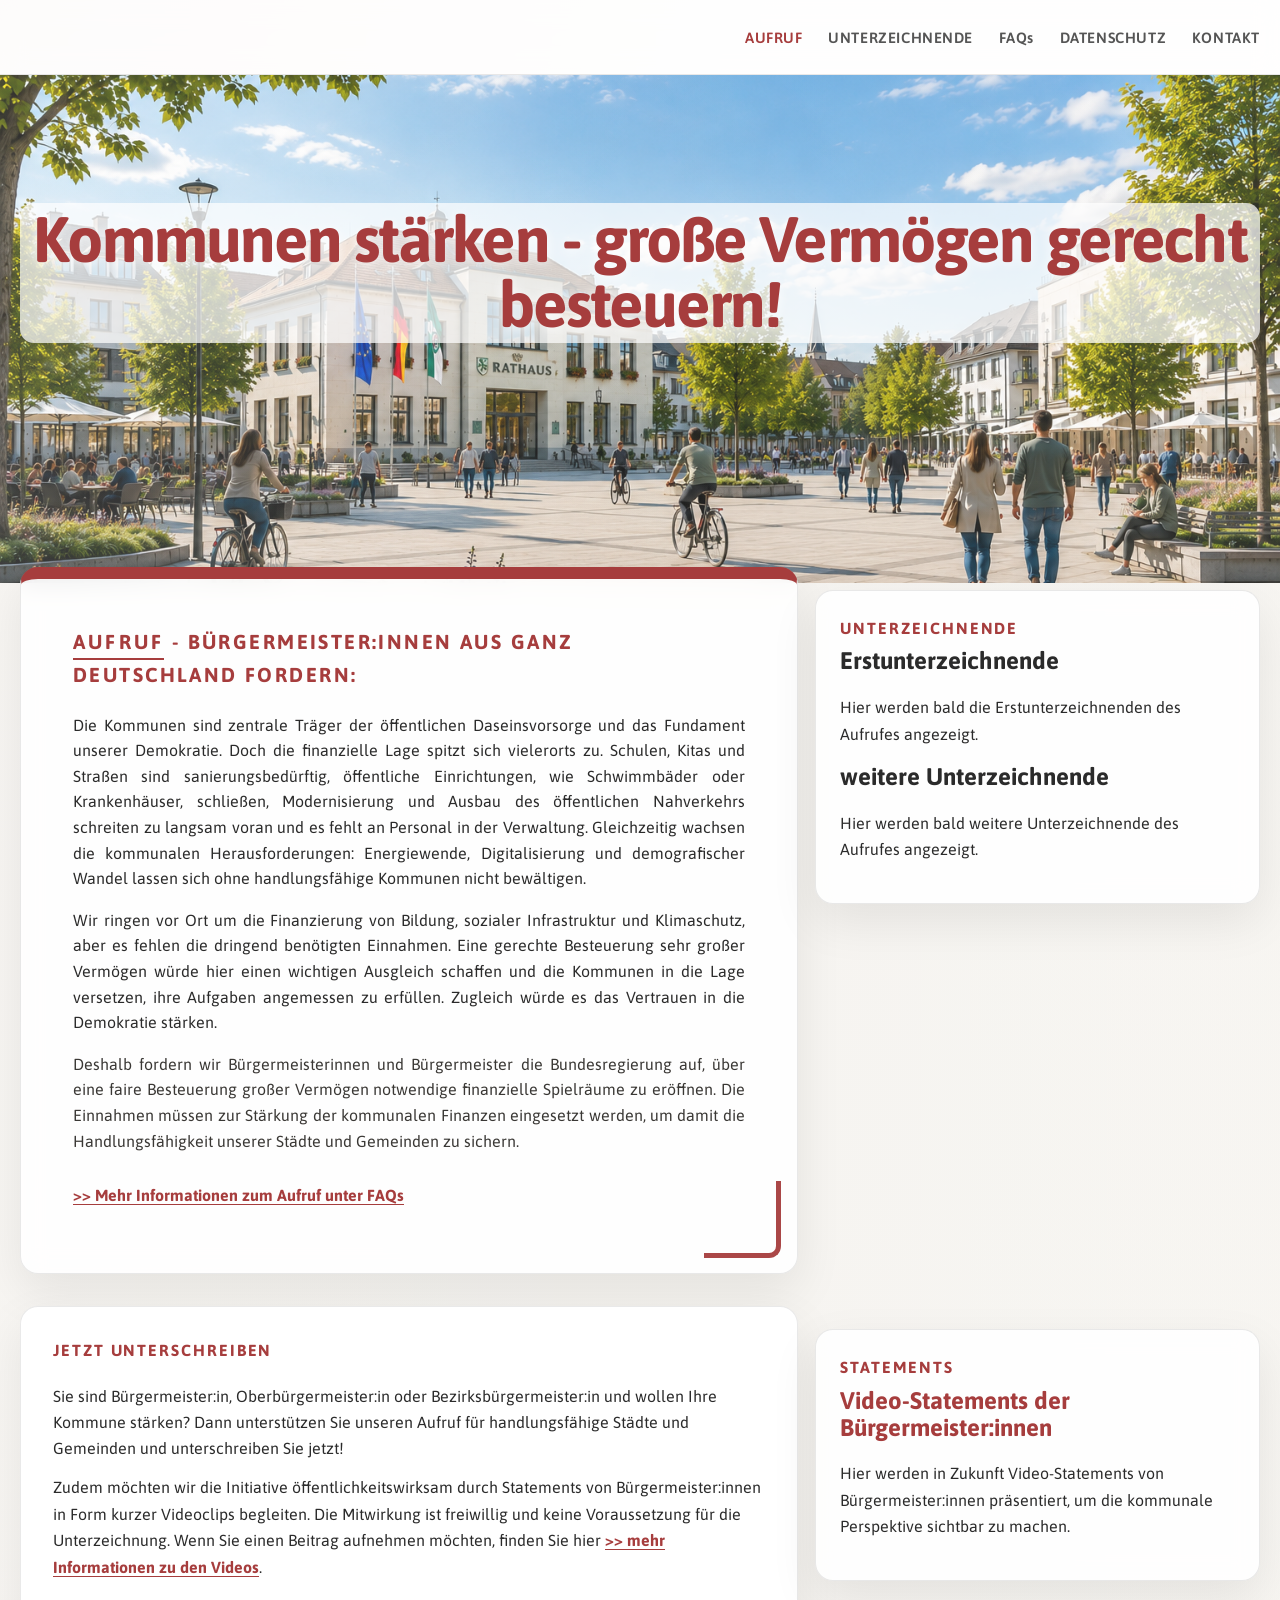
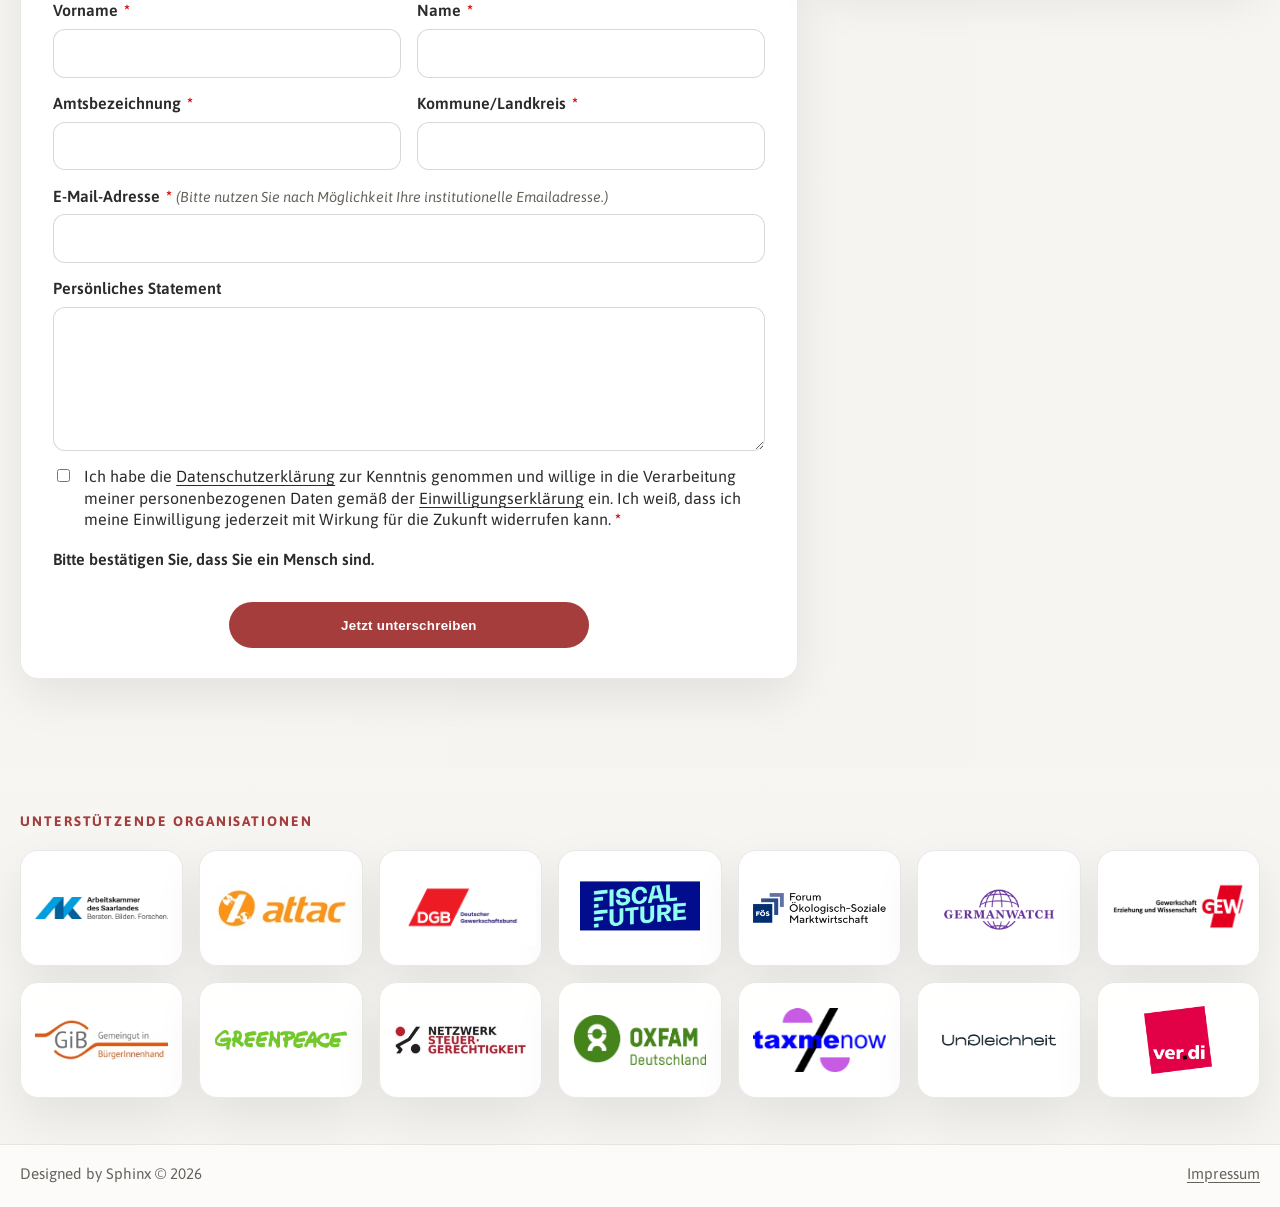
==== commit 4ec6b144: "Adjust consent marker" ====
--- a/index.html
+++ b/index.html
@@ -139,7 +139,7 @@
                 <label class="checkline consent-checkline" for="signature-consent">
                   <input id="signature-consent" type="checkbox" required>
                   <span>
-                    Ich habe die <a href="./datenschutz/">Datenschutzerklärung</a> zur Kenntnis genommen und willige in die Verarbeitung meiner personenbezogenen Daten gemäß der <a href="#consent-modal" data-modal-open="consent-modal" aria-haspopup="dialog" aria-controls="consent-modal">Einwilligungserklärung</a> ein. Ich weiß, dass ich meine Einwilligung jederzeit mit Wirkung für die Zukunft widerrufen kann. <span class="consent-checkmark" aria-hidden="true">✓</span>
+                    Ich habe die <a href="./datenschutz/">Datenschutzerklärung</a> zur Kenntnis genommen und willige in die Verarbeitung meiner personenbezogenen Daten gemäß der <a href="#consent-modal" data-modal-open="consent-modal" aria-haspopup="dialog" aria-controls="consent-modal">Einwilligungserklärung</a> ein. Ich weiß, dass ich meine Einwilligung jederzeit mit Wirkung für die Zukunft widerrufen kann. <span class="consent-checkmark" aria-hidden="true">*</span>
                   </span>
                 </label>
               </div>
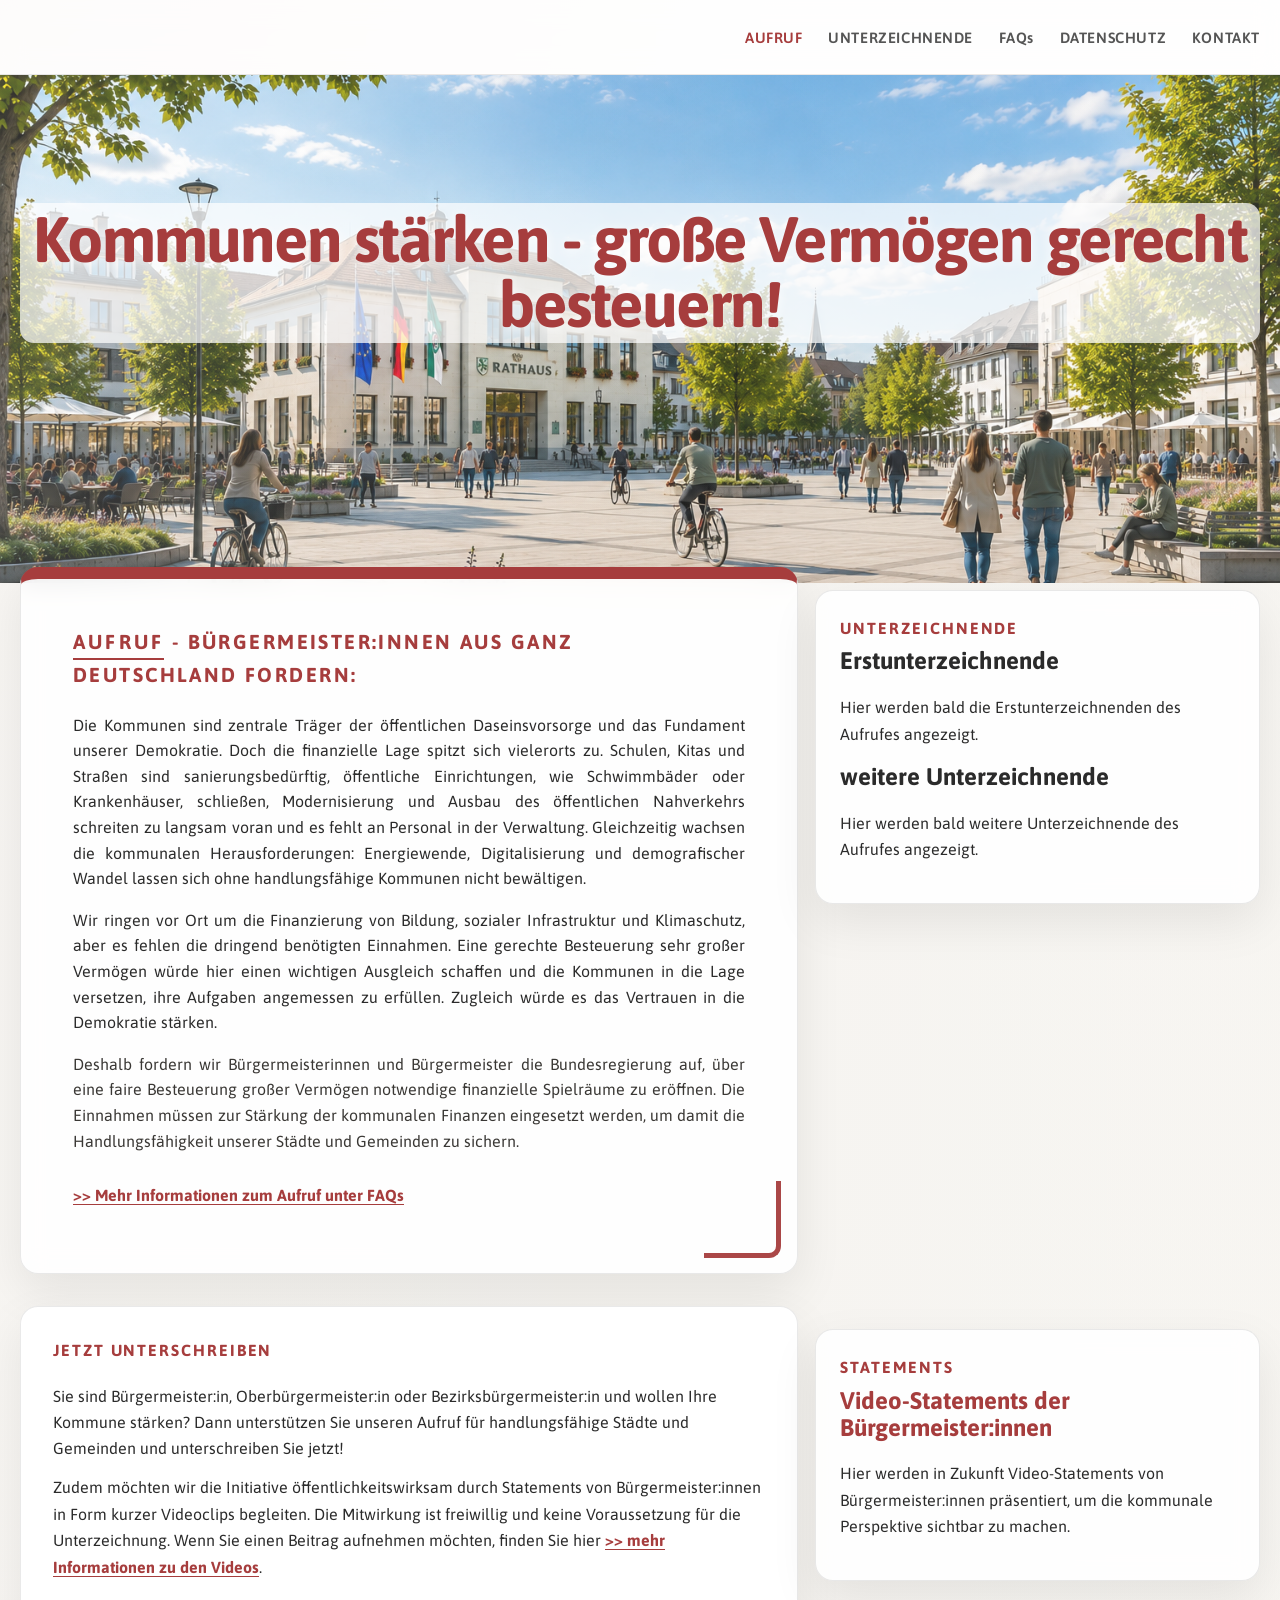
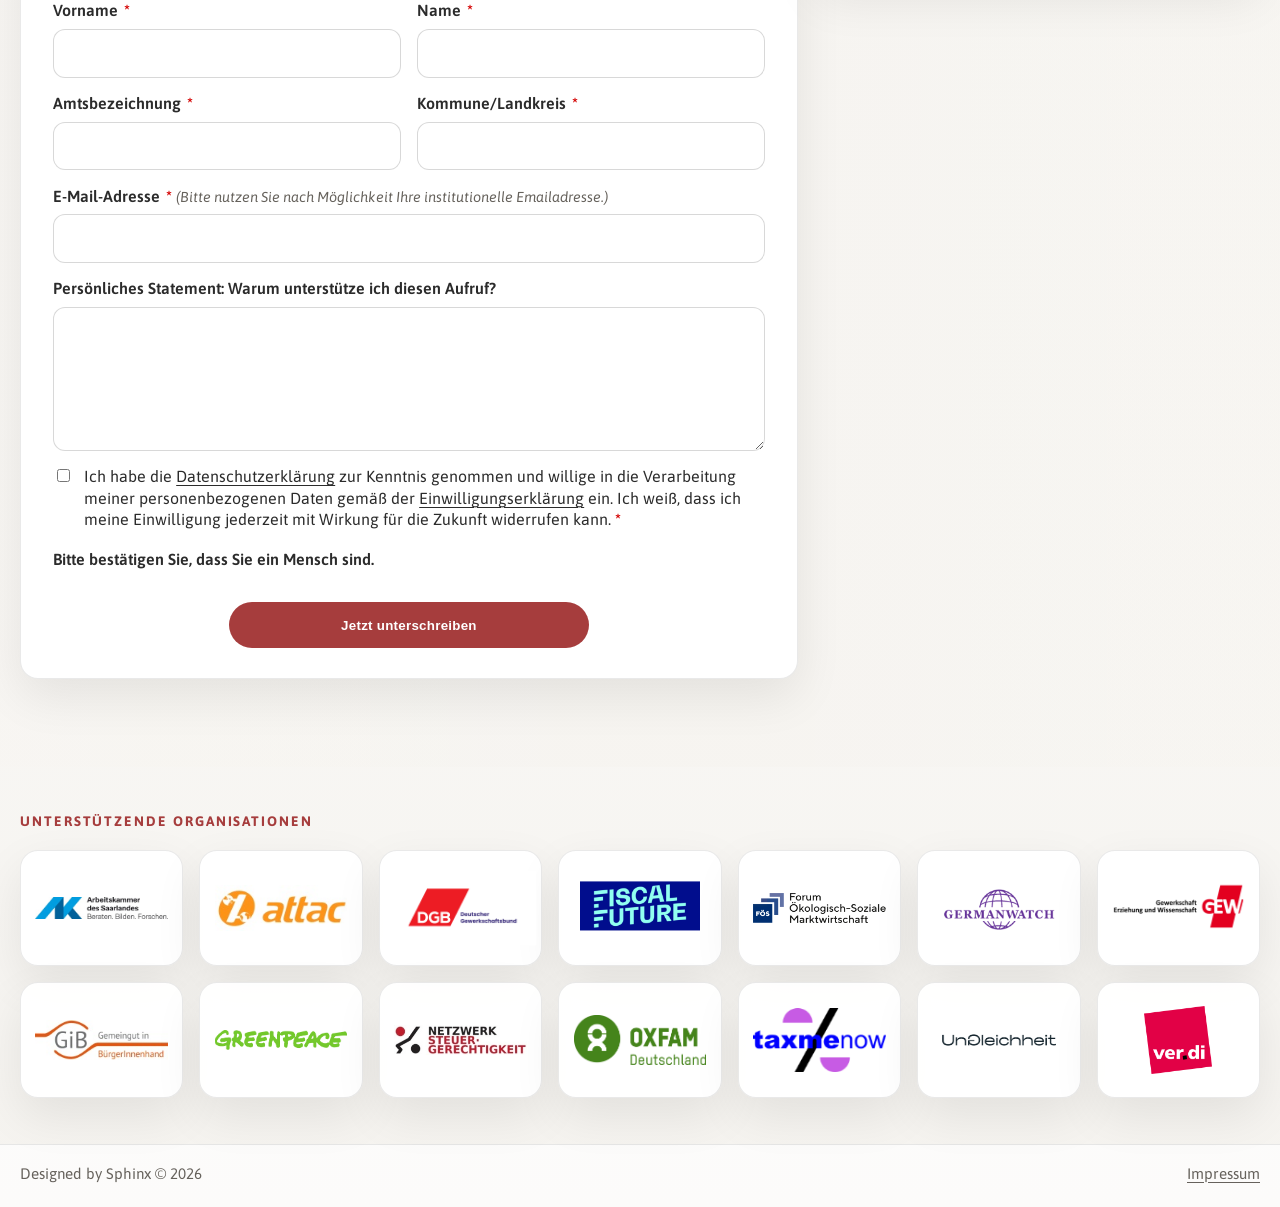
==== commit 8152af68: "Redirect submissions to GitHub thank-you page" ====
--- a/index.html
+++ b/index.html
@@ -10,7 +10,7 @@
   <link href="https://fonts.googleapis.com/css2?family=Asap:wght@300;400;500;600;700&display=swap" rel="stylesheet">
   <link rel="stylesheet" href="./style.css?v=20260802">
   <script src="https://js.hcaptcha.com/1/api.js" async defer></script>
-  <script defer src="./script.js?v=20260733"></script>
+  <script defer src="./script.js?v=20260734"></script>
 </head>
 <body class="home">
   <header class="site-header">
@@ -132,7 +132,7 @@
                 <input id="signature-email" name="q23_emailadresse" type="email" autocomplete="email" required>
               </div>
               <div class="field field-full">
-                <label for="signature-statement">Persönliches Statement</label>
+                <label for="signature-statement">Persönliches Statement: Warum unterstütze ich diesen Aufruf?</label>
                 <textarea id="signature-statement" name="q4_q4_textarea2" rows="6"></textarea>
               </div>
               <div class="field field-full">
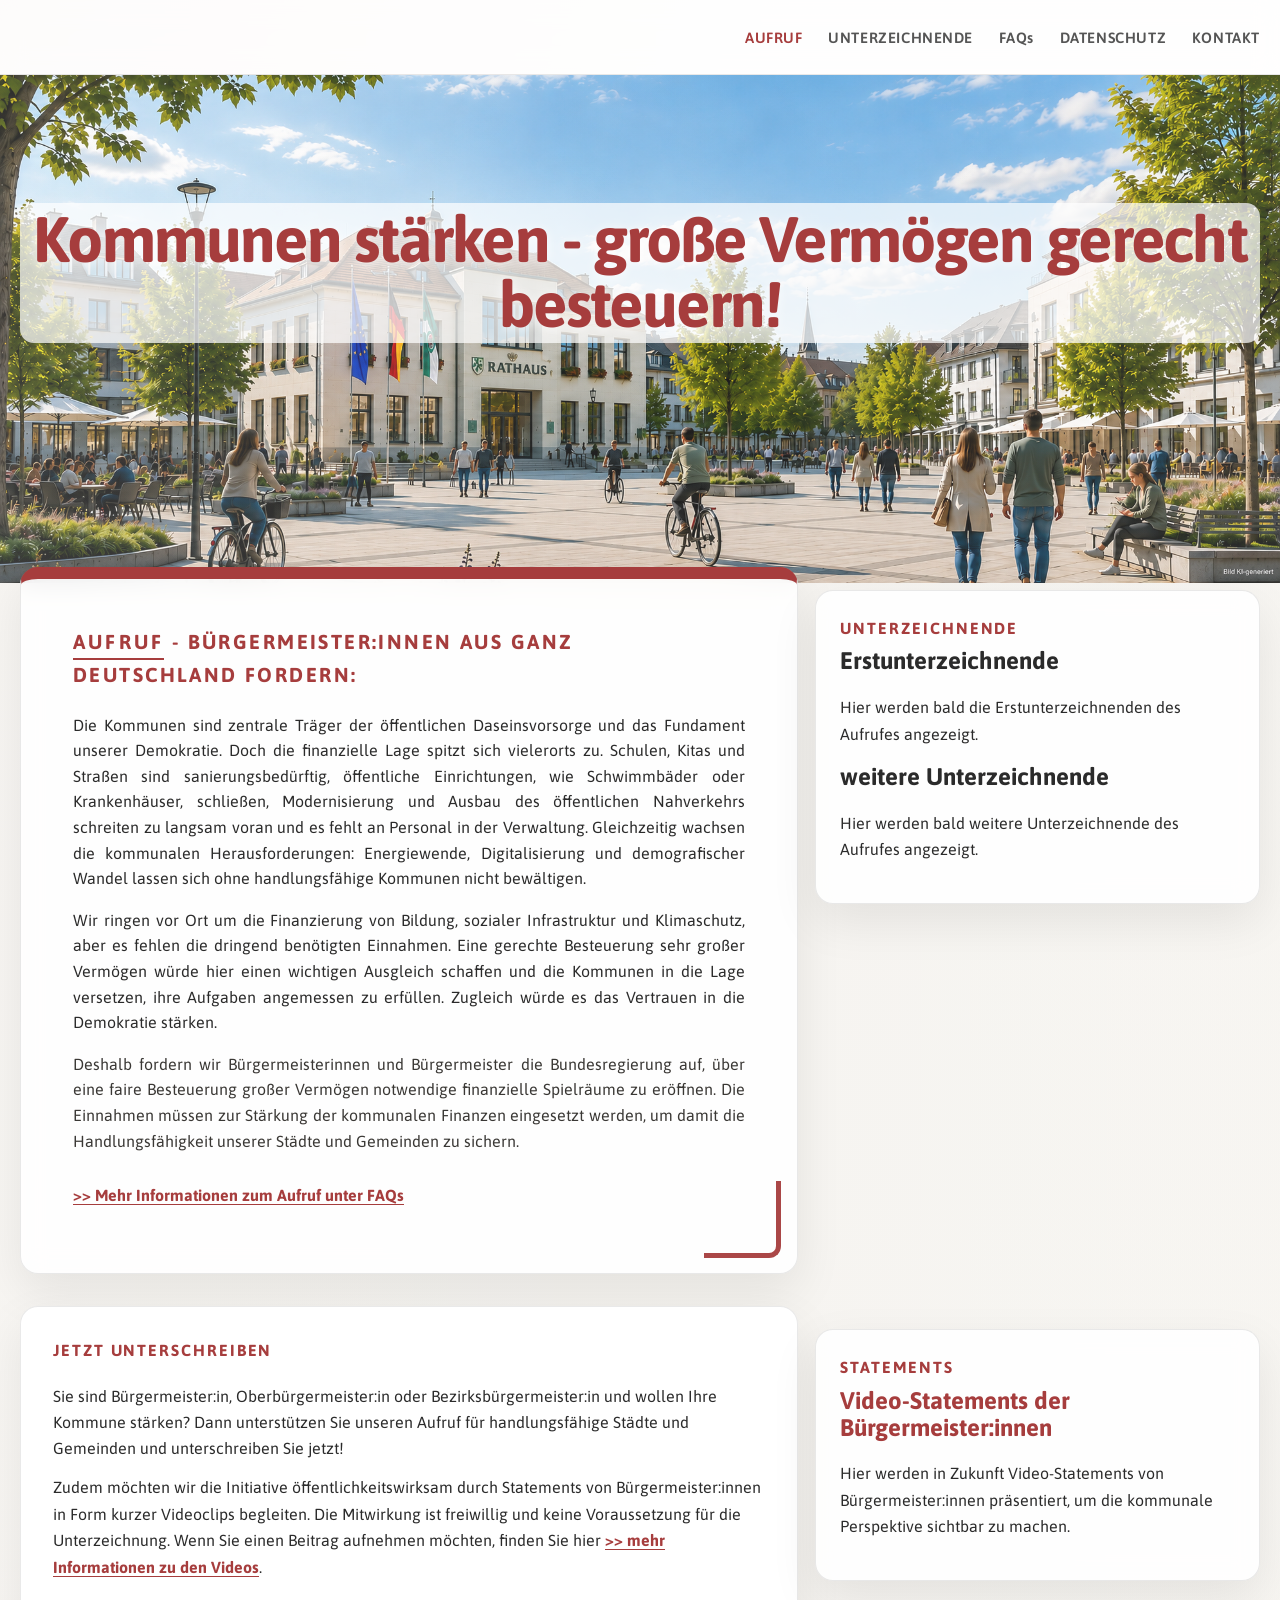
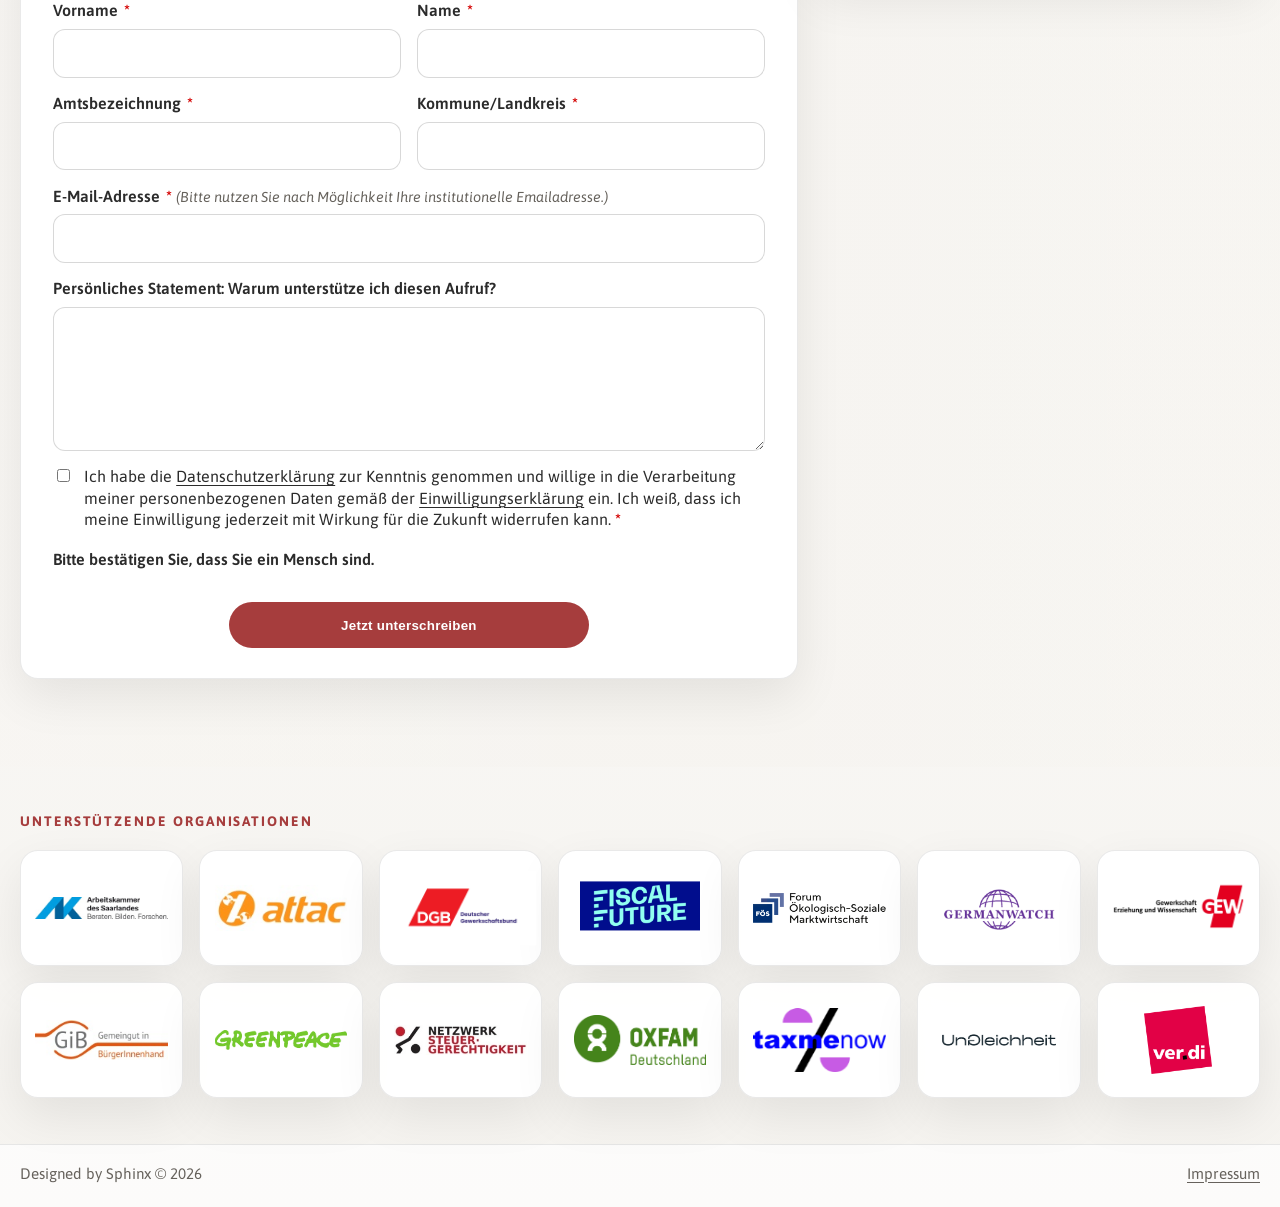
==== commit 7bfc0dad: "Replace homepage hero image" ====
--- a/index.html
+++ b/index.html
@@ -8,9 +8,9 @@
   <link rel="preconnect" href="https://fonts.googleapis.com">
   <link rel="preconnect" href="https://fonts.gstatic.com" crossorigin>
   <link href="https://fonts.googleapis.com/css2?family=Asap:wght@300;400;500;600;700&display=swap" rel="stylesheet">
-  <link rel="stylesheet" href="./style.css?v=20260802">
+  <link rel="stylesheet" href="./style.css?v=20260804">
   <script src="https://js.hcaptcha.com/1/api.js" async defer></script>
-  <script defer src="./script.js?v=20260734"></script>
+  <script defer src="./script.js?v=20260735"></script>
 </head>
 <body class="home">
   <header class="site-header">
--- a/style.css
+++ b/style.css
@@ -142,7 +142,7 @@
   min-height: 1000px;
   background:
     linear-gradient(180deg, rgba(248, 246, 242, 0.08), rgba(248, 246, 242, 0.18)),
-    url("./Bild1.png") center top / contain no-repeat;
+    url("./ChatGPT Image 3. Aug. 2026, 15_37_08_mit_Hinweis.png") center top / contain no-repeat;
   background-color: #f6f4f0;
 }
 
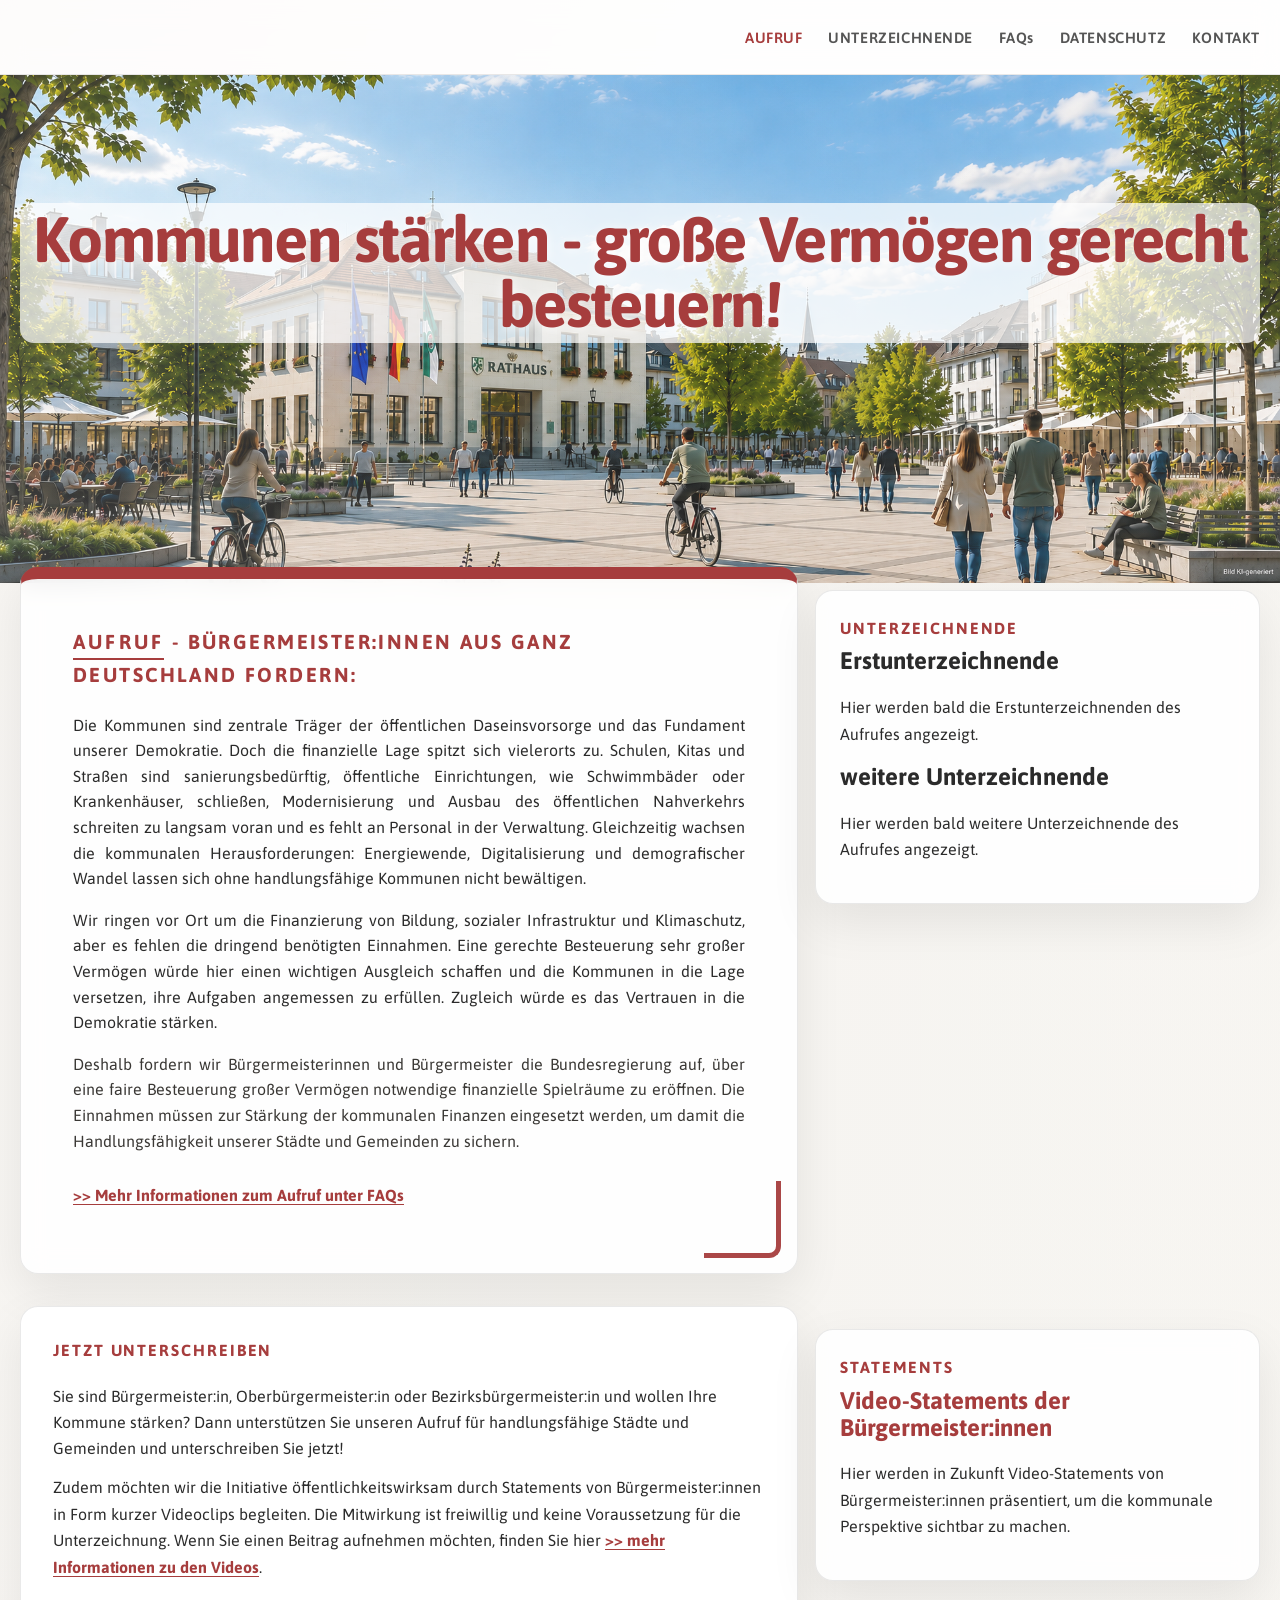
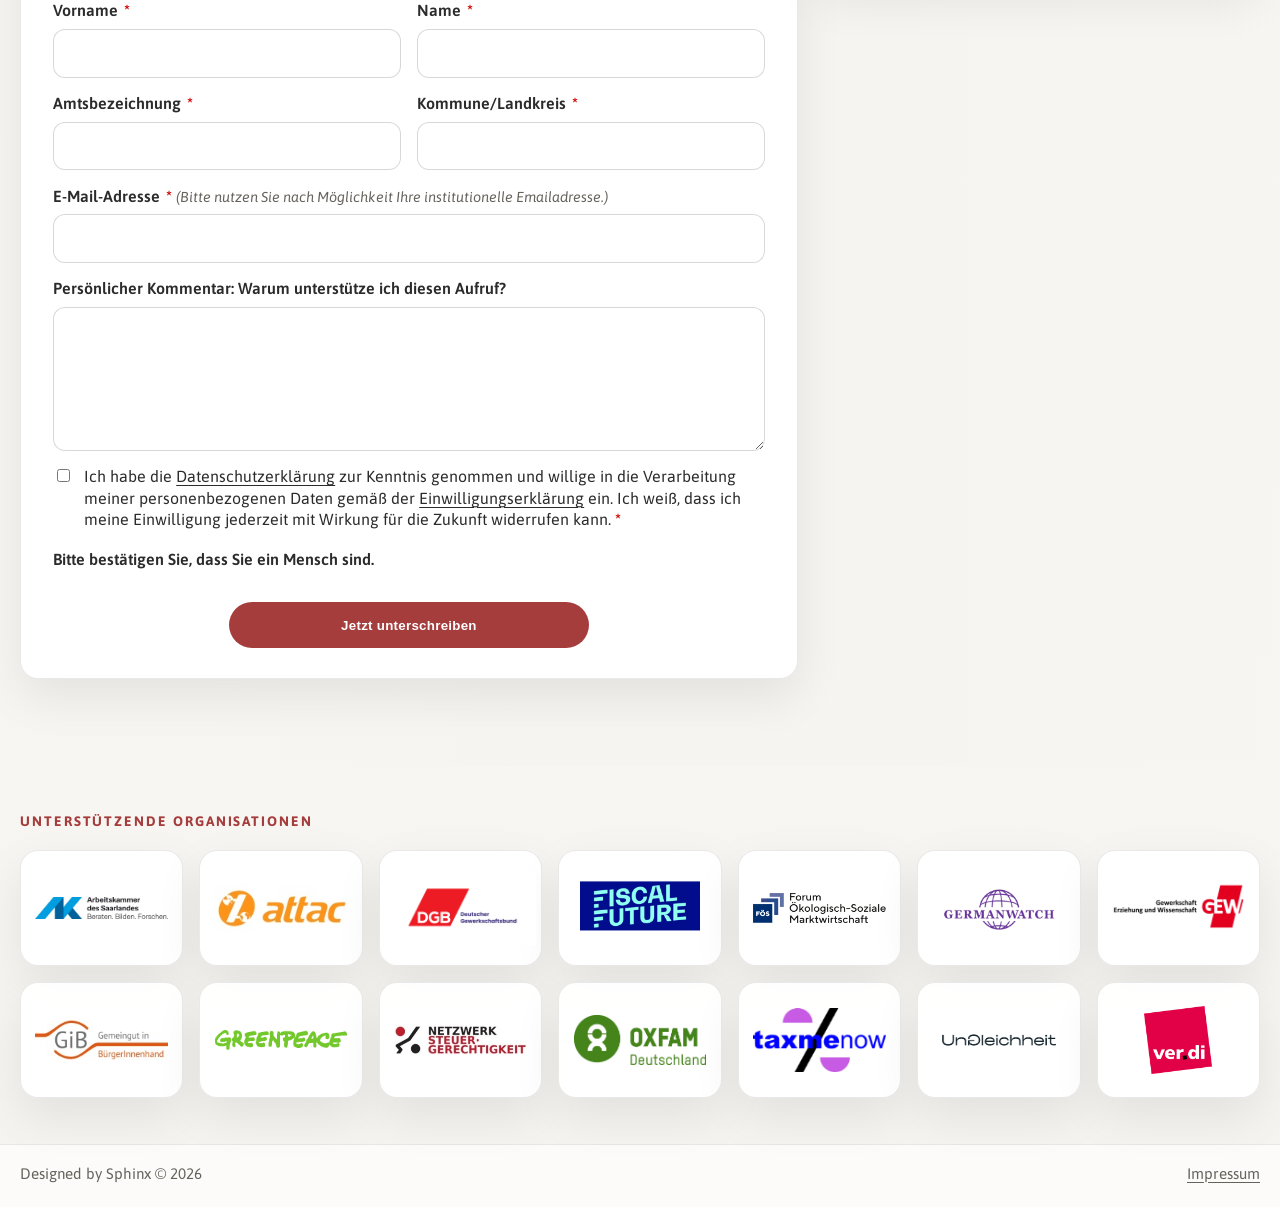
==== commit f6d3767c: "Update form label and button cursor" ====
--- a/index.html
+++ b/index.html
@@ -132,7 +132,7 @@
                 <input id="signature-email" name="q23_emailadresse" type="email" autocomplete="email" required>
               </div>
               <div class="field field-full">
-                <label for="signature-statement">Persönliches Statement: Warum unterstütze ich diesen Aufruf?</label>
+                <label for="signature-statement">Persönlicher Kommentar: Warum unterstütze ich diesen Aufruf?</label>
                 <textarea id="signature-statement" name="q4_q4_textarea2" rows="6"></textarea>
               </div>
               <div class="field field-full">
--- a/style.css
+++ b/style.css
@@ -457,6 +457,7 @@
   text-decoration: none;
   font-weight: 700;
   letter-spacing: 0.02em;
+  cursor: pointer;
   transition: transform 0.16s ease, background 0.16s ease, border-color 0.16s ease;
 }
 
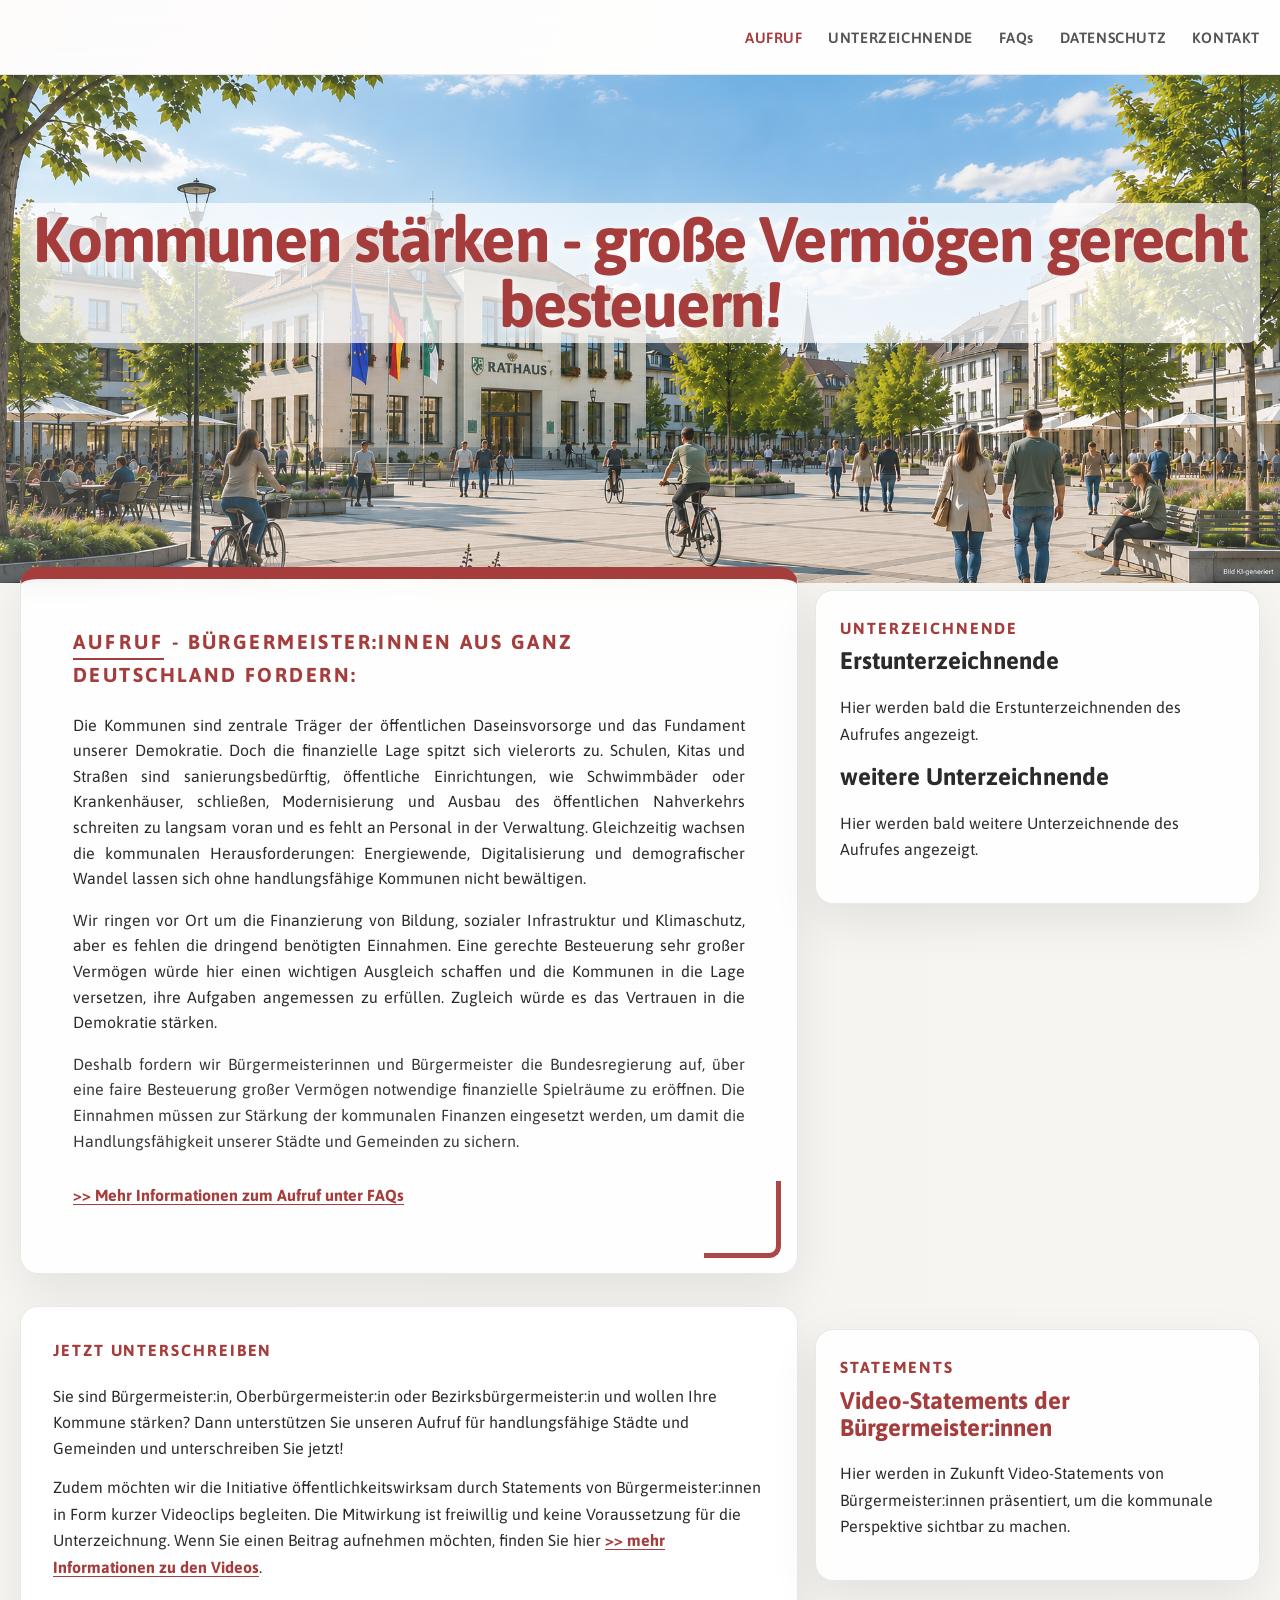
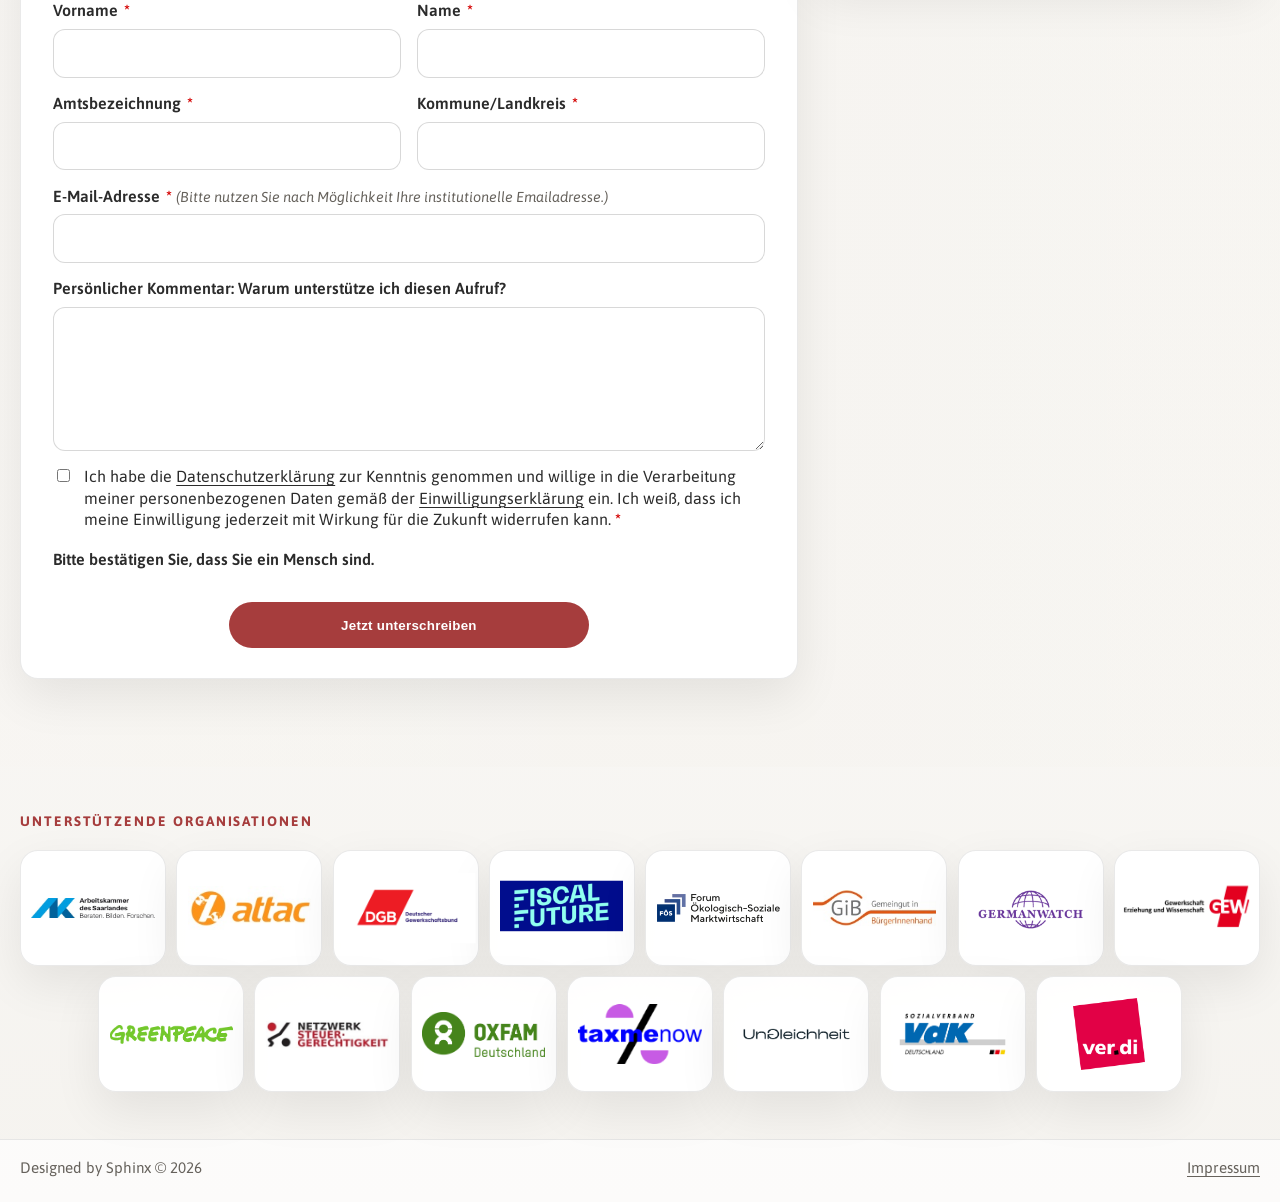
==== commit b8aacd80: "Update logo layout and assets" ====
--- a/index.html
+++ b/index.html
@@ -8,7 +8,7 @@
   <link rel="preconnect" href="https://fonts.googleapis.com">
   <link rel="preconnect" href="https://fonts.gstatic.com" crossorigin>
   <link href="https://fonts.googleapis.com/css2?family=Asap:wght@300;400;500;600;700&display=swap" rel="stylesheet">
-  <link rel="stylesheet" href="./style.css?v=20260804">
+  <link rel="stylesheet" href="./style.css?v=20260904-logos-wide">
   <script src="https://js.hcaptcha.com/1/api.js" async defer></script>
   <script defer src="./script.js?v=20260735"></script>
 </head>
@@ -150,7 +150,7 @@
             </div>
 
             <div class="form-actions">
-              <button class="btn btn-primary" type="submit">Jetzt unterschreiben</button>
+              <button class="btn btn-primary" type="submit" style="cursor: pointer !important;">Jetzt unterschreiben</button>
             </div>
           </form>
           <iframe
@@ -185,17 +185,18 @@
             <div class="logo-card"><img src="./Logos/attac.jpg" alt="Attac"></div>
             <div class="logo-card"><img src="./Logos/DGB.png" alt="DGB"></div>
             <div class="logo-card"><img src="./Logos/Fiscal_future.png" alt="Fiscal Future"></div>
-            <div class="logo-card"><img src="./Logos/FÖSM.png" alt="Forum Oekologisch-Soziale Marktwirtschaft"></div>
+            <div class="logo-card"><img src="./Logos/FÖSM.png" alt="Forum Ökologisch-Soziale Marktwirtschaft"></div>
+            <div class="logo-card"><img src="./Logos/GIB.jpg" alt="Gemeingut in BürgerInnenhand"></div>
             <div class="logo-card"><img src="./Logos/germanwatch.png" alt="Germanwatch"></div>
             <div class="logo-card"><img src="./Logos/GEW.png" alt="GEW"></div>
           </div>
           <div class="logo-row logo-row-bottom">
-            <div class="logo-card"><img src="./Logos/GIB.jpg" alt="Gemeingut in BuergInnenhand"></div>
             <div class="logo-card"><img src="./Logos/greenpeace.png" alt="Greenpeace"></div>
             <div class="logo-card"><img src="./Logos/netzwerk_steuergerechtigkeit.jpg" alt="Netzwerk Steuergerechtigkeit"></div>
             <div class="logo-card"><img src="./Logos/Oxfam.jpg" alt="Oxfam"></div>
             <div class="logo-card"><img src="./Logos/taxmenow.png" alt="taxmenow"></div>
             <div class="logo-card"><img src="./Logos/Ungleichheit.png" alt="Ungleichheit.info"></div>
+            <div class="logo-card"><img src="./Logos/VdK_Logo_Farbig_RGB_Schutzzone.png" alt="VdK"></div>
             <div class="logo-card"><img src="./Logos/ver.di.webp" alt="ver.di"></div>
           </div>
         </div>
--- a/style.css
+++ b/style.css
@@ -357,21 +357,21 @@
 
 .logo-grid {
   display: grid;
-  gap: 1rem;
+  gap: 0.65rem;
 }
 
 .logo-row {
   display: grid;
-  gap: 1rem;
+  gap: 0.65rem;
 }
 
 .logo-row-top {
-  grid-template-columns: repeat(7, minmax(0, 1fr));
+  grid-template-columns: repeat(8, minmax(0, 1fr));
 }
 
 .logo-row-bottom {
-  width: 100%;
-  margin-inline: 0;
+  width: calc(87.5% - 0.08rem);
+  margin-inline: auto;
   grid-template-columns: repeat(7, minmax(0, 1fr));
 }
 
@@ -379,8 +379,9 @@
   display: flex;
   align-items: center;
   justify-content: center;
+  min-width: 0;
   min-height: 116px;
-  padding: 0.9rem;
+  padding: 0.65rem;
   background: rgba(255, 255, 255, 0.95);
   border: 1px solid var(--line);
   border-radius: var(--radius);
@@ -389,8 +390,8 @@
 
 .logo-card img {
   width: 100%;
-  max-width: 162px;
-  max-height: 68px;
+  max-width: 210px;
+  max-height: 72px;
   object-fit: contain;
 }
 
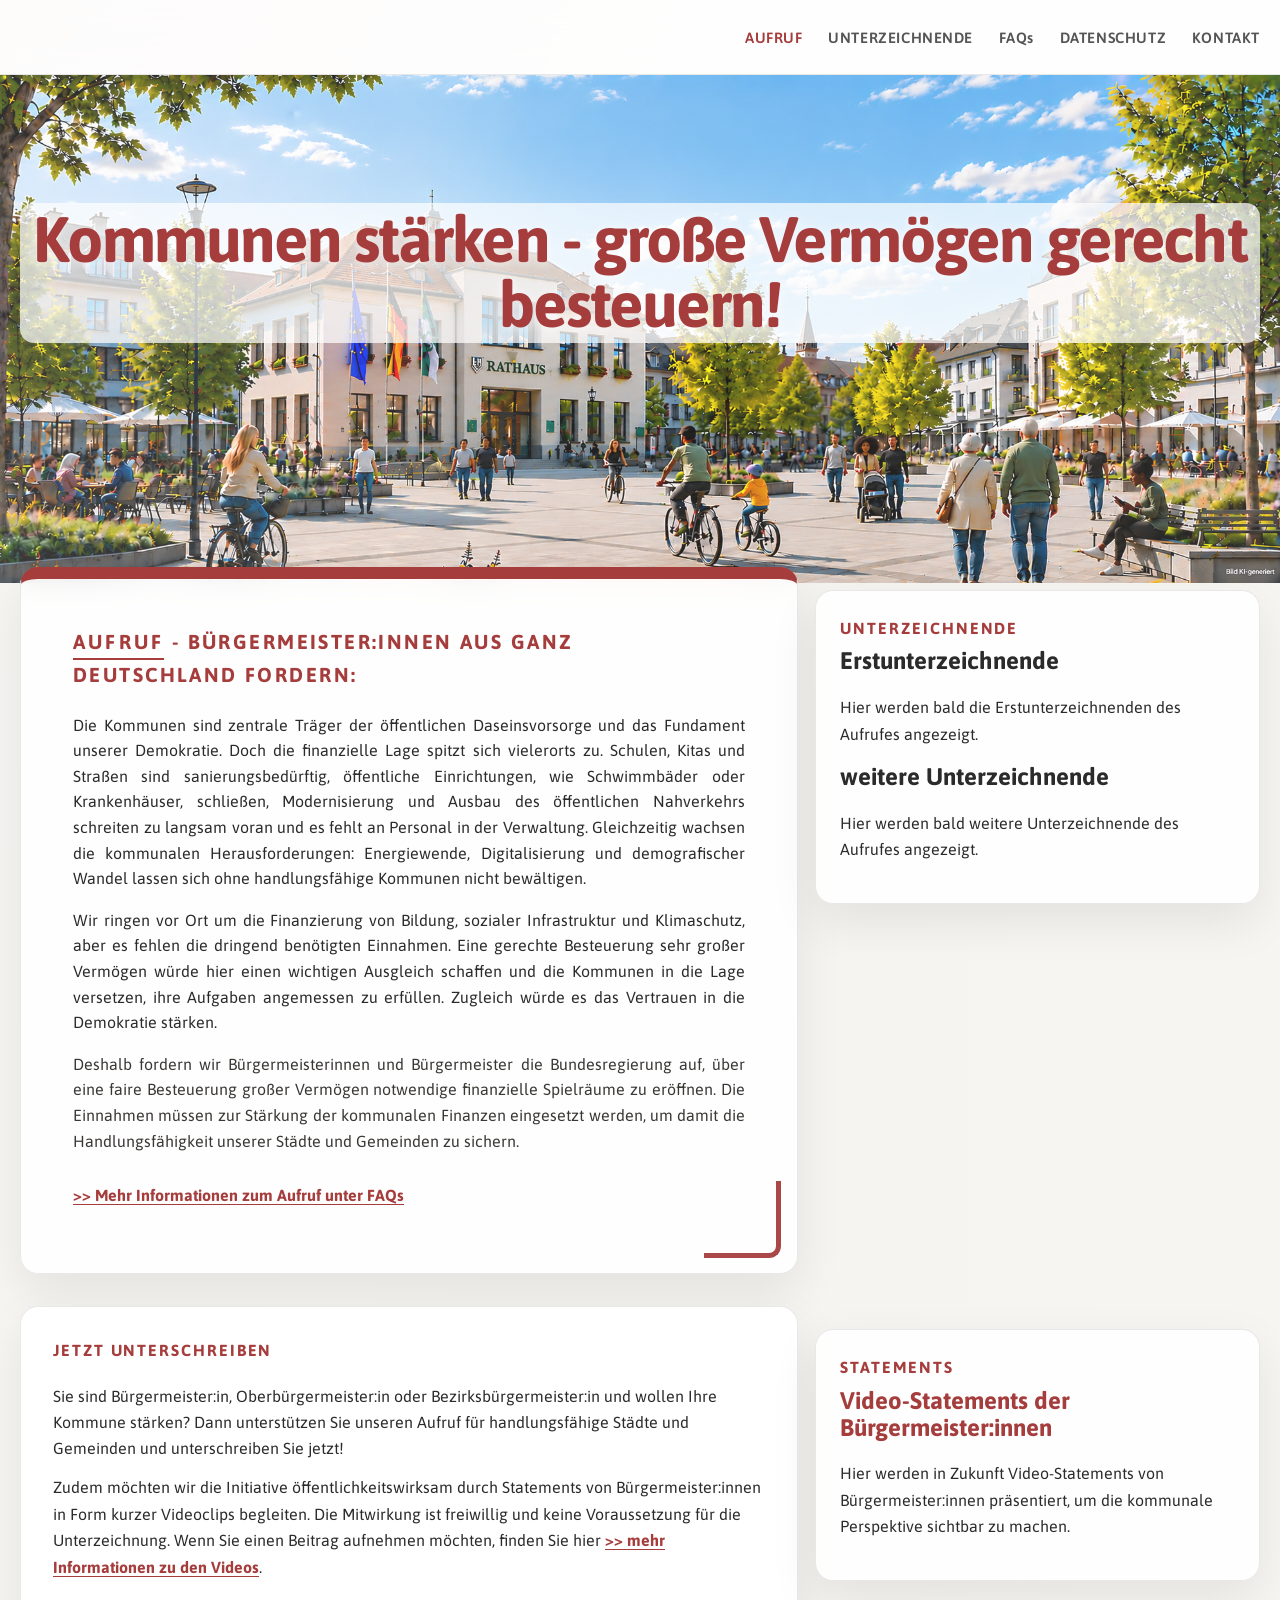
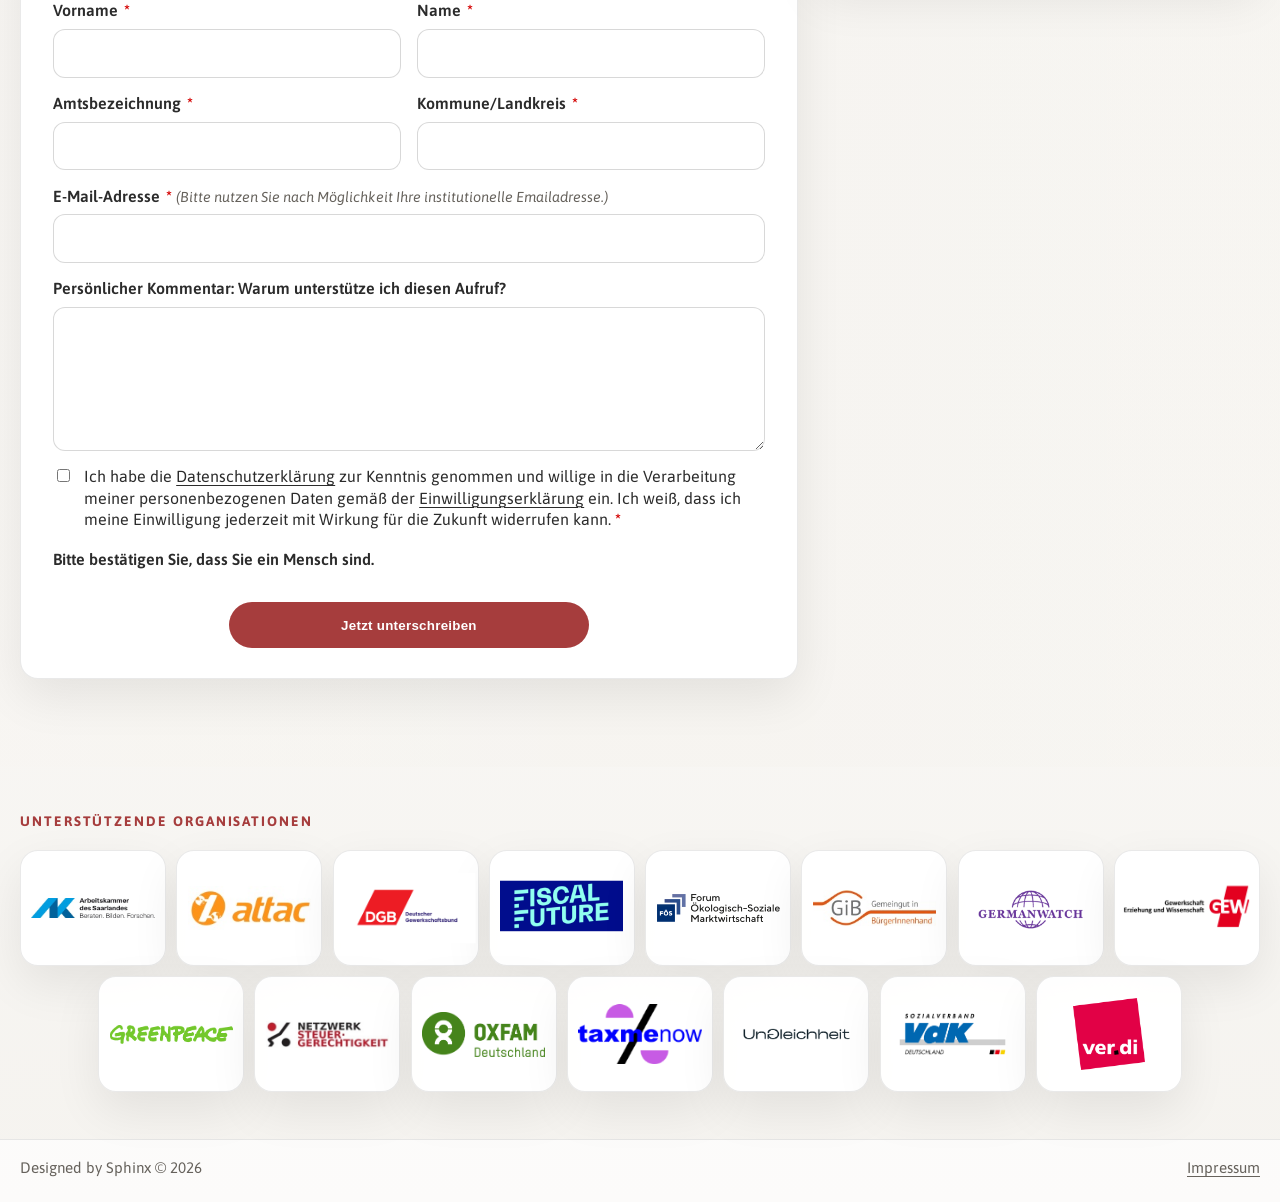
==== commit dbf57762: "Update title image" ====
--- a/index.html
+++ b/index.html
@@ -8,7 +8,7 @@
   <link rel="preconnect" href="https://fonts.googleapis.com">
   <link rel="preconnect" href="https://fonts.gstatic.com" crossorigin>
   <link href="https://fonts.googleapis.com/css2?family=Asap:wght@300;400;500;600;700&display=swap" rel="stylesheet">
-  <link rel="stylesheet" href="./style.css?v=20260904-logos-wide">
+  <link rel="stylesheet" href="./style.css?v=20261107-title-2">
   <script src="https://js.hcaptcha.com/1/api.js" async defer></script>
   <script defer src="./script.js?v=20260735"></script>
 </head>
--- a/style.css
+++ b/style.css
@@ -142,7 +142,7 @@
   min-height: 1000px;
   background:
     linear-gradient(180deg, rgba(248, 246, 242, 0.08), rgba(248, 246, 242, 0.18)),
-    url("./ChatGPT Image 3. Aug. 2026, 15_37_08_mit_Hinweis.png") center top / contain no-repeat;
+    url("./Diverse Stadtszene mit Rathaus(1).png") center top / contain no-repeat;
   background-color: #f6f4f0;
 }
 
